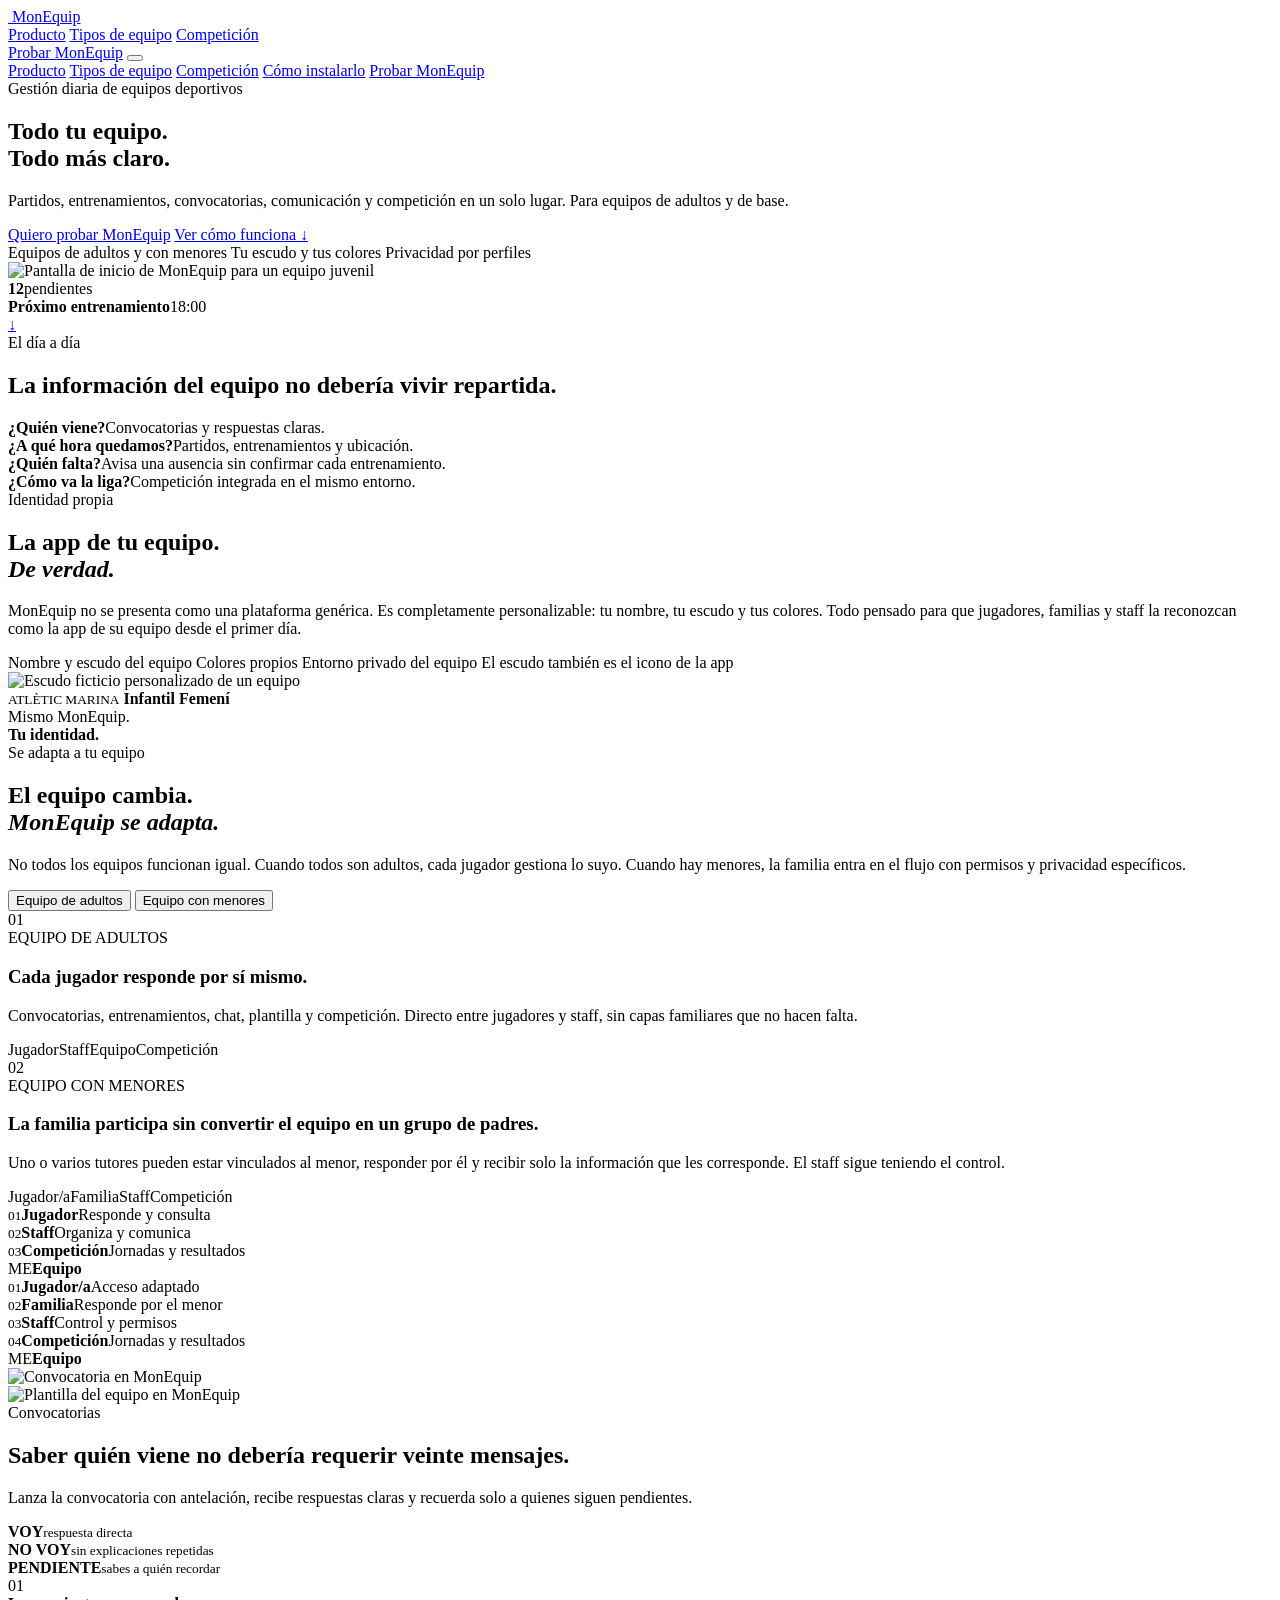
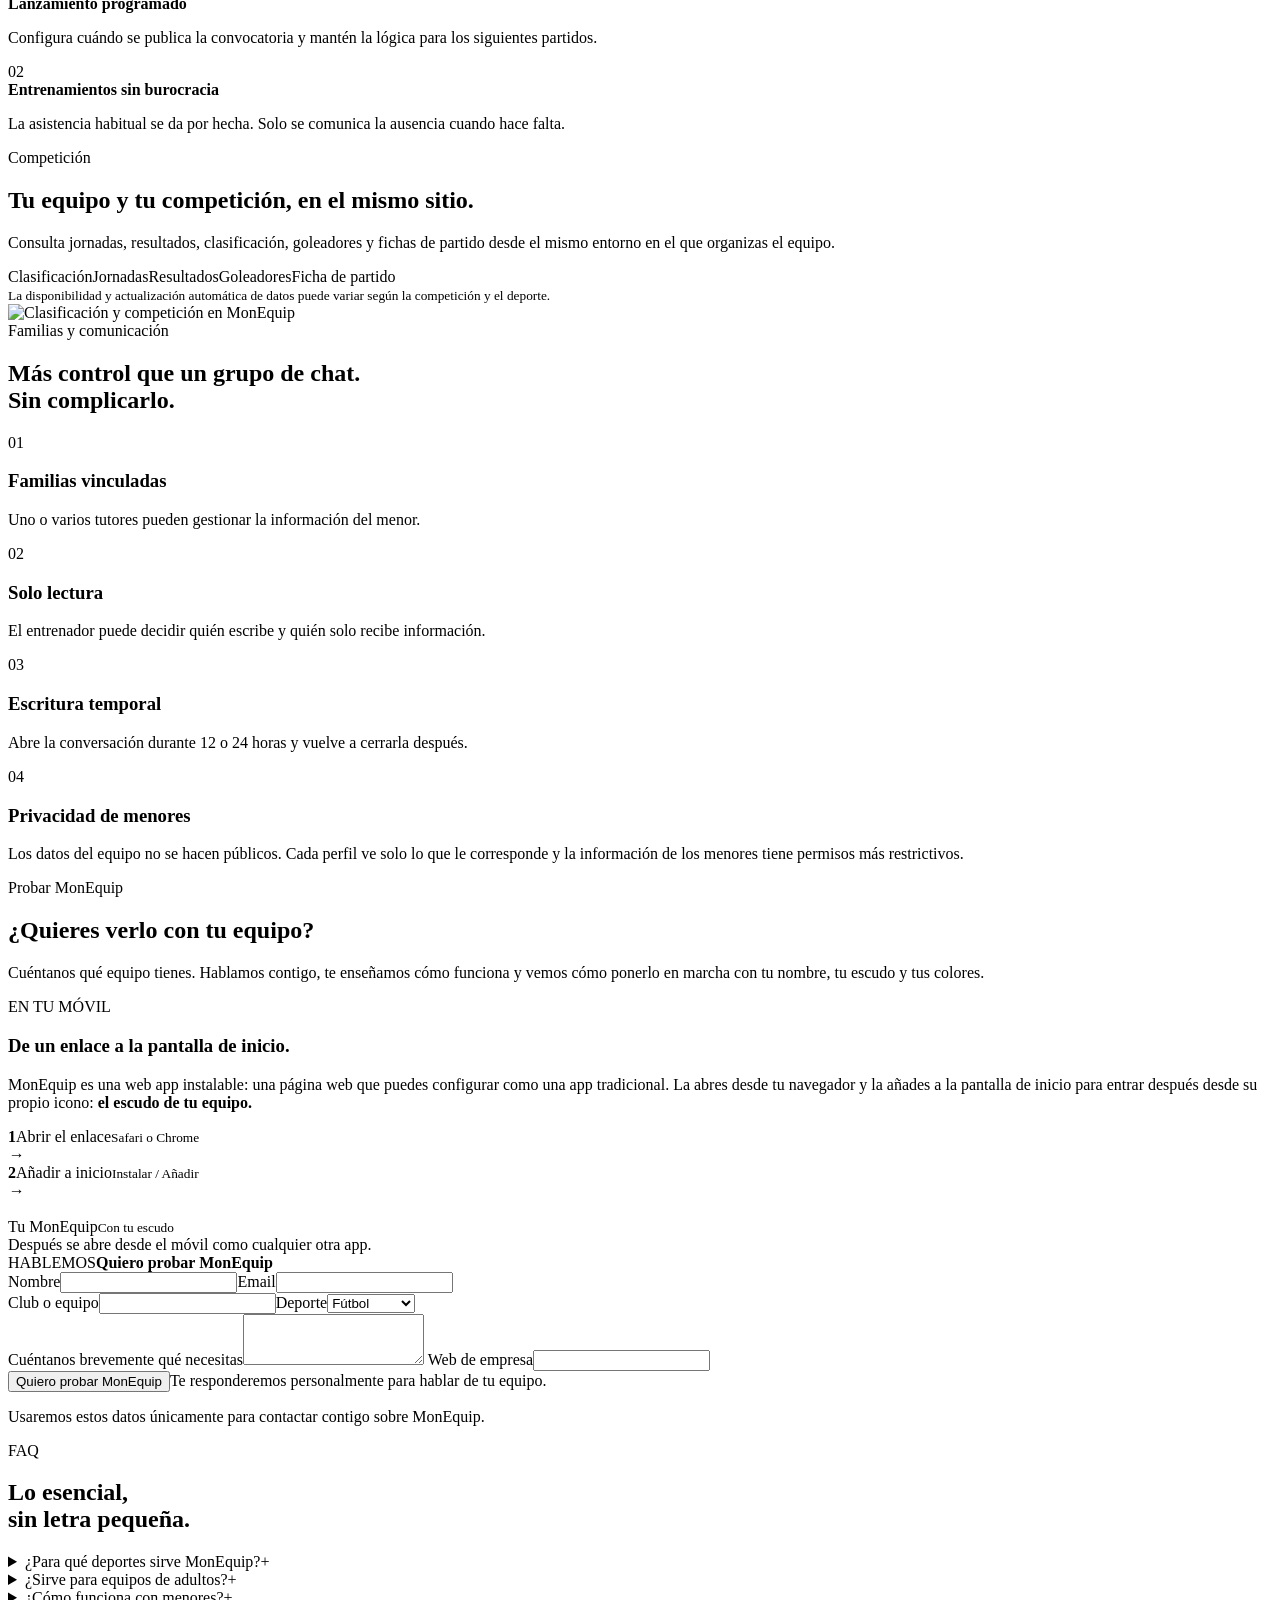
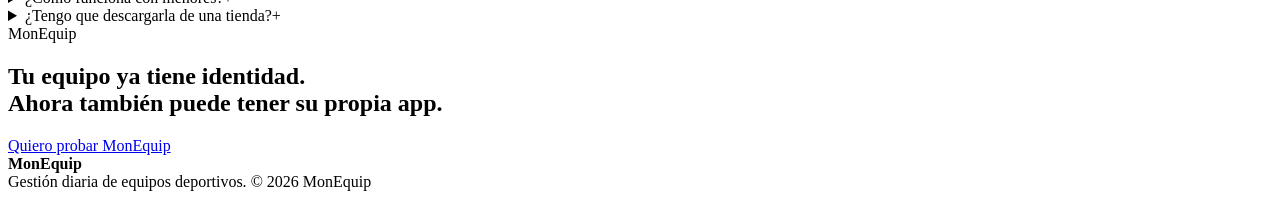
==== index.html @ ab9df4e3 "Initial MonEquip commercial website" ====
<!doctype html>
<html lang="es">
<head>
  <meta charset="utf-8" />
  <meta name="viewport" content="width=device-width,initial-scale=1,viewport-fit=cover" />
  <meta name="theme-color" content="#071b35" />
  <title>MonEquip · La app de tu equipo</title>
  <meta name="description" content="MonEquip organiza convocatorias, entrenamientos, comunicación y competición en una app personalizada para tu equipo." />
  <link rel="icon" href="assets/favicon.webp" />
  <link rel="stylesheet" href="styles.css" />
</head>
<body>
  <header class="site-header" id="top">
    <a class="brand" href="#top" aria-label="MonEquip inicio">
      <img src="assets/monequip-mark.webp" alt="" />
      <span>MonEquip</span>
    </a>
    <nav class="desktop-nav" aria-label="Navegación principal">
      <a href="#producto">Producto</a>
      <a href="#equipos">Tipos de equipo</a>
      <a href="#competicion">Competición</a>
    </nav>
    <a class="button button-small button-dark" href="#contacto">Probar MonEquip</a>
    <button class="menu-button" aria-expanded="false" aria-label="Abrir menú"><span></span><span></span></button>
  </header>

  <nav class="mobile-menu" aria-label="Navegación móvil">
    <a href="#producto">Producto</a>
    <a href="#equipos">Tipos de equipo</a>
    <a href="#competicion">Competición</a>
    <a href="#contacto">Cómo instalarlo</a>
    <a href="#contacto">Probar MonEquip</a>
  </nav>

  <main>
    <section class="hero">
      <div class="hero-grid">
        <div class="hero-copy">
          <div class="eyebrow"><span></span> Gestión diaria de equipos deportivos</div>
          <h1>Todo tu equipo.<br><strong>Todo más claro.</strong></h1>
          <p class="hero-lede">Partidos, entrenamientos, convocatorias, comunicación y competición en un solo lugar. Para equipos de adultos y de base.</p>
          <div class="hero-actions">
            <a class="button button-primary" href="#contacto">Quiero probar MonEquip</a>
            <a class="text-link" href="#producto">Ver cómo funciona <span>↓</span></a>
          </div>
          <div class="hero-proof" aria-label="Características principales">
            <span>Equipos de adultos y con menores</span>
            <span>Tu escudo y tus colores</span>
            <span>Privacidad por perfiles</span>
          </div>
        </div>

        <div class="hero-product" aria-label="Vista de MonEquip">
          <div class="brand-orbit orbit-one"></div>
          <div class="brand-orbit orbit-two"></div>
          <div class="phone phone-hero">
            <img src="assets/screens/inicio.webp" alt="Pantalla de inicio de MonEquip para un equipo juvenil" />
            <span class="crest-cover"></span>
            <img class="team-crest-overlay" src="assets/team-crest.svg" alt="" />
          </div>
          <div class="floating-card floating-card-top">
            <b>12</b><span>pendientes</span>
          </div>
          <div class="floating-card floating-card-bottom">
            <span class="status-dot"></span><b>Próximo entrenamiento</b><span>18:00</span>
          </div>
        </div>
      </div>
      <a href="#producto" class="scroll-cue" aria-label="Seguir bajando">↓</a>
    </section>

    <section class="problem-band" id="producto">
      <div class="section-wrap problem-grid">
        <div>
          <div class="eyebrow light"><span></span> El día a día</div>
          <h2>La información del equipo no debería vivir repartida.</h2>
        </div>
        <div class="problem-list">
          <div><b>¿Quién viene?</b><span>Convocatorias y respuestas claras.</span></div>
          <div><b>¿A qué hora quedamos?</b><span>Partidos, entrenamientos y ubicación.</span></div>
          <div><b>¿Quién falta?</b><span>Avisa una ausencia sin confirmar cada entrenamiento.</span></div>
          <div><b>¿Cómo va la liga?</b><span>Competición integrada en el mismo entorno.</span></div>
        </div>
      </div>
    </section>

    <section class="identity-section">
      <div class="section-wrap identity-grid">
        <div class="identity-copy">
          <div class="eyebrow"><span></span> Identidad propia</div>
          <h2>La app de tu equipo.<br><em>De verdad.</em></h2>
          <p>MonEquip no se presenta como una plataforma genérica. Es completamente personalizable: tu nombre, tu escudo y tus colores. Todo pensado para que jugadores, familias y staff la reconozcan como la app de su equipo desde el primer día.</p>
          <div class="identity-points">
            <span><i></i> Nombre y escudo del equipo</span>
            <span><i></i> Colores propios</span>
            <span><i></i> Entorno privado del equipo</span>
            <span><i></i> El escudo también es el icono de la app</span>
          </div>
        </div>
        <div class="identity-showcase">
          <div class="crest-stage">
            <img src="assets/team-crest.svg" alt="Escudo ficticio personalizado de un equipo" />
            <div>
              <small>ATLÈTIC MARINA</small>
              <strong>Infantil Femení</strong>
              <div class="swatches"><span></span><span></span><span></span></div>
            </div>
          </div>
          <div class="identity-note">Mismo MonEquip.<br><b>Tu identidad.</b></div>
        </div>
      </div>
    </section>

    <section class="teams-section" id="equipos">
      <div class="section-wrap teams-v3-heading">
        <div>
          <div class="eyebrow"><span></span> Se adapta a tu equipo</div>
          <h2>El equipo cambia.<br><em>MonEquip se adapta.</em></h2>
          <p>No todos los equipos funcionan igual. Cuando todos son adultos, cada jugador gestiona lo suyo. Cuando hay menores, la familia entra en el flujo con permisos y privacidad específicos.</p>
        </div>
        <div class="segment-control" role="tablist" aria-label="Tipo de equipo">
          <button class="segment active" role="tab" aria-selected="true" data-team="adult">Equipo de adultos</button>
          <button class="segment" role="tab" aria-selected="false" data-team="youth">Equipo con menores</button>
        </div>
      </div>

      <div class="section-wrap team-experience">
        <div class="team-story" data-copy="adult">
          <div class="story-number">01</div>
          <div>
            <span class="story-kicker">EQUIPO DE ADULTOS</span>
            <h3>Cada jugador responde por sí mismo.</h3>
            <p>Convocatorias, entrenamientos, chat, plantilla y competición. Directo entre jugadores y staff, sin capas familiares que no hacen falta.</p>
            <div class="story-tags"><span>Jugador</span><span>Staff</span><span>Equipo</span><span>Competición</span></div>
          </div>
        </div>
        <div class="team-story hidden" data-copy="youth">
          <div class="story-number">02</div>
          <div>
            <span class="story-kicker">EQUIPO CON MENORES</span>
            <h3>La familia participa sin convertir el equipo en un grupo de padres.</h3>
            <p>Uno o varios tutores pueden estar vinculados al menor, responder por él y recibir solo la información que les corresponde. El staff sigue teniendo el control.</p>
            <div class="story-tags"><span>Jugador/a</span><span>Familia</span><span>Staff</span><span>Competición</span></div>
          </div>
        </div>

        <div class="team-map" id="adult-panel" aria-label="Relación entre jugador, staff, equipo y competición">
          <span class="map-line line-a"></span><span class="map-line line-b"></span><span class="map-line line-c"></span>
          <div class="map-node node-player"><small>01</small><b>Jugador</b><span>Responde y consulta</span></div>
          <div class="map-node node-staff"><small>02</small><b>Staff</b><span>Organiza y comunica</span></div>
          <div class="map-node node-comp"><small>03</small><b>Competición</b><span>Jornadas y resultados</span></div>
          <div class="map-core"><span>ME</span><b>Equipo</b></div>
        </div>
        <div class="team-map hidden" id="youth-panel" aria-label="Relación entre jugador, familia, staff, equipo y competición">
          <span class="map-line line-a"></span><span class="map-line line-b"></span><span class="map-line line-c"></span><span class="map-line line-d"></span>
          <div class="map-node node-player"><small>01</small><b>Jugador/a</b><span>Acceso adaptado</span></div>
          <div class="map-node node-family"><small>02</small><b>Familia</b><span>Responde por el menor</span></div>
          <div class="map-node node-staff"><small>03</small><b>Staff</b><span>Control y permisos</span></div>
          <div class="map-node node-comp"><small>04</small><b>Competición</b><span>Jornadas y resultados</span></div>
          <div class="map-core"><span>ME</span><b>Equipo</b></div>
        </div>
      </div>
    </section>

    <section class="feature-section">
      <div class="section-wrap feature-split">
        <div class="phone-stack">
          <div class="phone phone-main">
            <img src="assets/screens/convocatoria.webp" alt="Convocatoria en MonEquip" />
            <span class="crest-cover"></span>
            <img class="team-crest-overlay" src="assets/team-crest.svg" alt="" />
          </div>
          <div class="phone phone-back">
            <img src="assets/screens/equipo.webp" alt="Plantilla del equipo en MonEquip" />
            <span class="crest-cover"></span>
            <img class="team-crest-overlay" src="assets/team-crest.svg" alt="" />
          </div>
        </div>
        <div class="feature-copy">
          <div class="eyebrow"><span></span> Convocatorias</div>
          <h2>Saber quién viene no debería requerir veinte mensajes.</h2>
          <p>Lanza la convocatoria con antelación, recibe respuestas claras y recuerda solo a quienes siguen pendientes.</p>
          <div class="metric-row">
            <div><b>VOY</b><small>respuesta directa</small></div>
            <div><b>NO VOY</b><small>sin explicaciones repetidas</small></div>
            <div><b>PENDIENTE</b><small>sabes a quién recordar</small></div>
          </div>
          <div class="mini-feature"><span>01</span><div><b>Lanzamiento programado</b><p>Configura cuándo se publica la convocatoria y mantén la lógica para los siguientes partidos.</p></div></div>
          <div class="mini-feature"><span>02</span><div><b>Entrenamientos sin burocracia</b><p>La asistencia habitual se da por hecha. Solo se comunica la ausencia cuando hace falta.</p></div></div>
        </div>
      </div>
    </section>

    <section class="competition-section" id="competicion">
      <div class="section-wrap competition-grid">
        <div class="competition-copy">
          <div class="eyebrow light"><span></span> Competición</div>
          <h2>Tu equipo y tu competición, en el mismo sitio.</h2>
          <p>Consulta jornadas, resultados, clasificación, goleadores y fichas de partido desde el mismo entorno en el que organizas el equipo.</p>
          <div class="competition-tags"><span>Clasificación</span><span>Jornadas</span><span>Resultados</span><span>Goleadores</span><span>Ficha de partido</span></div>
          <small>La disponibilidad y actualización automática de datos puede variar según la competición y el deporte.</small>
        </div>
        <div class="phone competition-phone">
          <img src="assets/screens/competicion.webp" alt="Clasificación y competición en MonEquip" />
          <span class="crest-cover"></span>
          <img class="team-crest-overlay" src="assets/team-crest.svg" alt="" />
        </div>
      </div>
    </section>

    <section class="communication-section">
      <div class="section-wrap communication-grid">
        <div>
          <div class="eyebrow"><span></span> Familias y comunicación</div>
          <h2>Más control que un grupo de chat.<br>Sin complicarlo.</h2>
        </div>
        <div class="comm-cards">
          <article><span>01</span><h3>Familias vinculadas</h3><p>Uno o varios tutores pueden gestionar la información del menor.</p></article>
          <article><span>02</span><h3>Solo lectura</h3><p>El entrenador puede decidir quién escribe y quién solo recibe información.</p></article>
          <article><span>03</span><h3>Escritura temporal</h3><p>Abre la conversación durante 12 o 24 horas y vuelve a cerrarla después.</p></article>
          <article class="privacy-card"><span>04</span><h3>Privacidad de menores</h3><p>Los datos del equipo no se hacen públicos. Cada perfil ve solo lo que le corresponde y la información de los menores tiene permisos más restrictivos.</p></article>
        </div>
      </div>
    </section>

    <section class="contact-section contact-install" id="contacto">
      <div class="section-wrap contact-intro">
        <div class="eyebrow"><span></span> Probar MonEquip</div>
        <h2>¿Quieres verlo con tu equipo?</h2>
        <p>Cuéntanos qué equipo tienes. Hablamos contigo, te enseñamos cómo funciona y vemos cómo ponerlo en marcha con tu nombre, tu escudo y tus colores.</p>
      </div>

      <div class="section-wrap contact-install-grid">
        <div class="install-card">
          <div class="install-card-head">
            <span class="install-label">EN TU MÓVIL</span>
            <h3>De un enlace a la pantalla de inicio.</h3>
            <p>MonEquip es una web app instalable: una página web que puedes configurar como una app tradicional. La abres desde tu navegador y la añades a la pantalla de inicio para entrar después desde su propio icono: <strong>el escudo de tu equipo.</strong></p>
          </div>
          <div class="install-journey" aria-label="Cómo instalar MonEquip">
            <div class="journey-step"><b>1</b><span>Abrir el enlace</span><small>Safari o Chrome</small></div>
            <i>→</i>
            <div class="journey-step"><b>2</b><span>Añadir a inicio</span><small>Instalar / Añadir</small></div>
            <i>→</i>
            <div class="journey-step final"><div class="mini-app-icon"><img src="assets/team-crest.svg" alt=""></div><span>Tu MonEquip</span><small>Con tu escudo</small></div>
          </div>
          <div class="install-foot"><span class="status-dot"></span> Después se abre desde el móvil como cualquier otra app.</div>
        </div>

        <form class="contact-form" id="contact-form">
          <div class="form-title"><span>HABLEMOS</span><strong>Quiero probar MonEquip</strong></div>
          <div class="form-row"><label>Nombre<input name="name" autocomplete="name" required></label><label>Email<input name="email" type="email" autocomplete="email" required></label></div>
          <div class="form-row"><label>Club o equipo<input name="team" required></label><label>Deporte<select name="sport"><option>Fútbol</option><option>Fútbol sala</option><option>Baloncesto</option><option>Voleibol</option><option>Hockey</option><option>Otro</option></select></label></div>
          <label>Cuéntanos brevemente qué necesitas<textarea name="message" rows="3" maxlength="2000"></textarea></label>
          <label class="hp-field" aria-hidden="true">Web de empresa<input name="company_website" tabindex="-1" autocomplete="off"></label>
          <div class="form-foot"><button class="button button-primary" type="submit">Quiero probar MonEquip</button><span>Te responderemos personalmente para hablar de tu equipo.</span></div>
          <p class="form-privacy">Usaremos estos datos únicamente para contactar contigo sobre MonEquip.</p>
          <p class="form-status" id="form-status" role="status" aria-live="polite"></p>
        </form>
      </div>
    </section>

    <section class="faq-section">
      <div class="section-wrap faq-grid">
        <div><div class="eyebrow"><span></span> FAQ</div><h2>Lo esencial,<br>sin letra pequeña.</h2></div>
        <div class="faq-list">
          <details><summary>¿Para qué deportes sirve MonEquip?<span>+</span></summary><p>Está pensado para deportes colectivos. Su estructura sirve para fútbol, fútbol sala, baloncesto, voleibol, hockey y otros deportes de equipo. Algunas funciones de competición pueden variar según el deporte y la fuente de datos disponible.</p></details>
          <details><summary>¿Sirve para equipos de adultos?<span>+</span></summary><p>Sí. En adultos los jugadores gestionan directamente sus convocatorias, entrenamientos y comunicación. Las funciones de familias y menores simplemente no aparecen cuando no hacen falta.</p></details>
          <details><summary>¿Cómo funciona con menores?<span>+</span></summary><p>Un jugador menor puede tener uno o varios tutores vinculados. Los responsables autorizados pueden responder por él y recibir la información que corresponda. Los datos del equipo no se hacen públicos y cada perfil ve solo lo que necesita; en menores, los permisos son más restrictivos y su teléfono no se muestra al resto de miembros.</p></details>
          <details><summary>¿Tengo que descargarla de una tienda?<span>+</span></summary><p>No. MonEquip es una web app instalable: una página web que puedes configurar como una app tradicional. La abres desde tu navegador y la añades a la pantalla de inicio para acceder después desde su propio icono, que puede ser el escudo de tu equipo.</p></details>
        </div>
      </div>
    </section>

    <section class="final-cta">
      <div class="section-wrap final-cta-inner">
        <div><span>MonEquip</span><h2>Tu equipo ya tiene identidad.<br>Ahora también puede tener su propia app.</h2></div>
        <a class="button button-primary" href="#contacto">Quiero probar MonEquip</a>
      </div>
    </section>
  </main>

  <footer>
    <div class="section-wrap footer-inner">
      <div class="footer-brand"><img src="assets/monequip-mark.webp" alt=""><b>MonEquip</b></div>
      <span>Gestión diaria de equipos deportivos.</span>
      <span>© 2026 MonEquip</span>
    </div>
  </footer>

  <script src="script.js"></script>
</body>
</html>
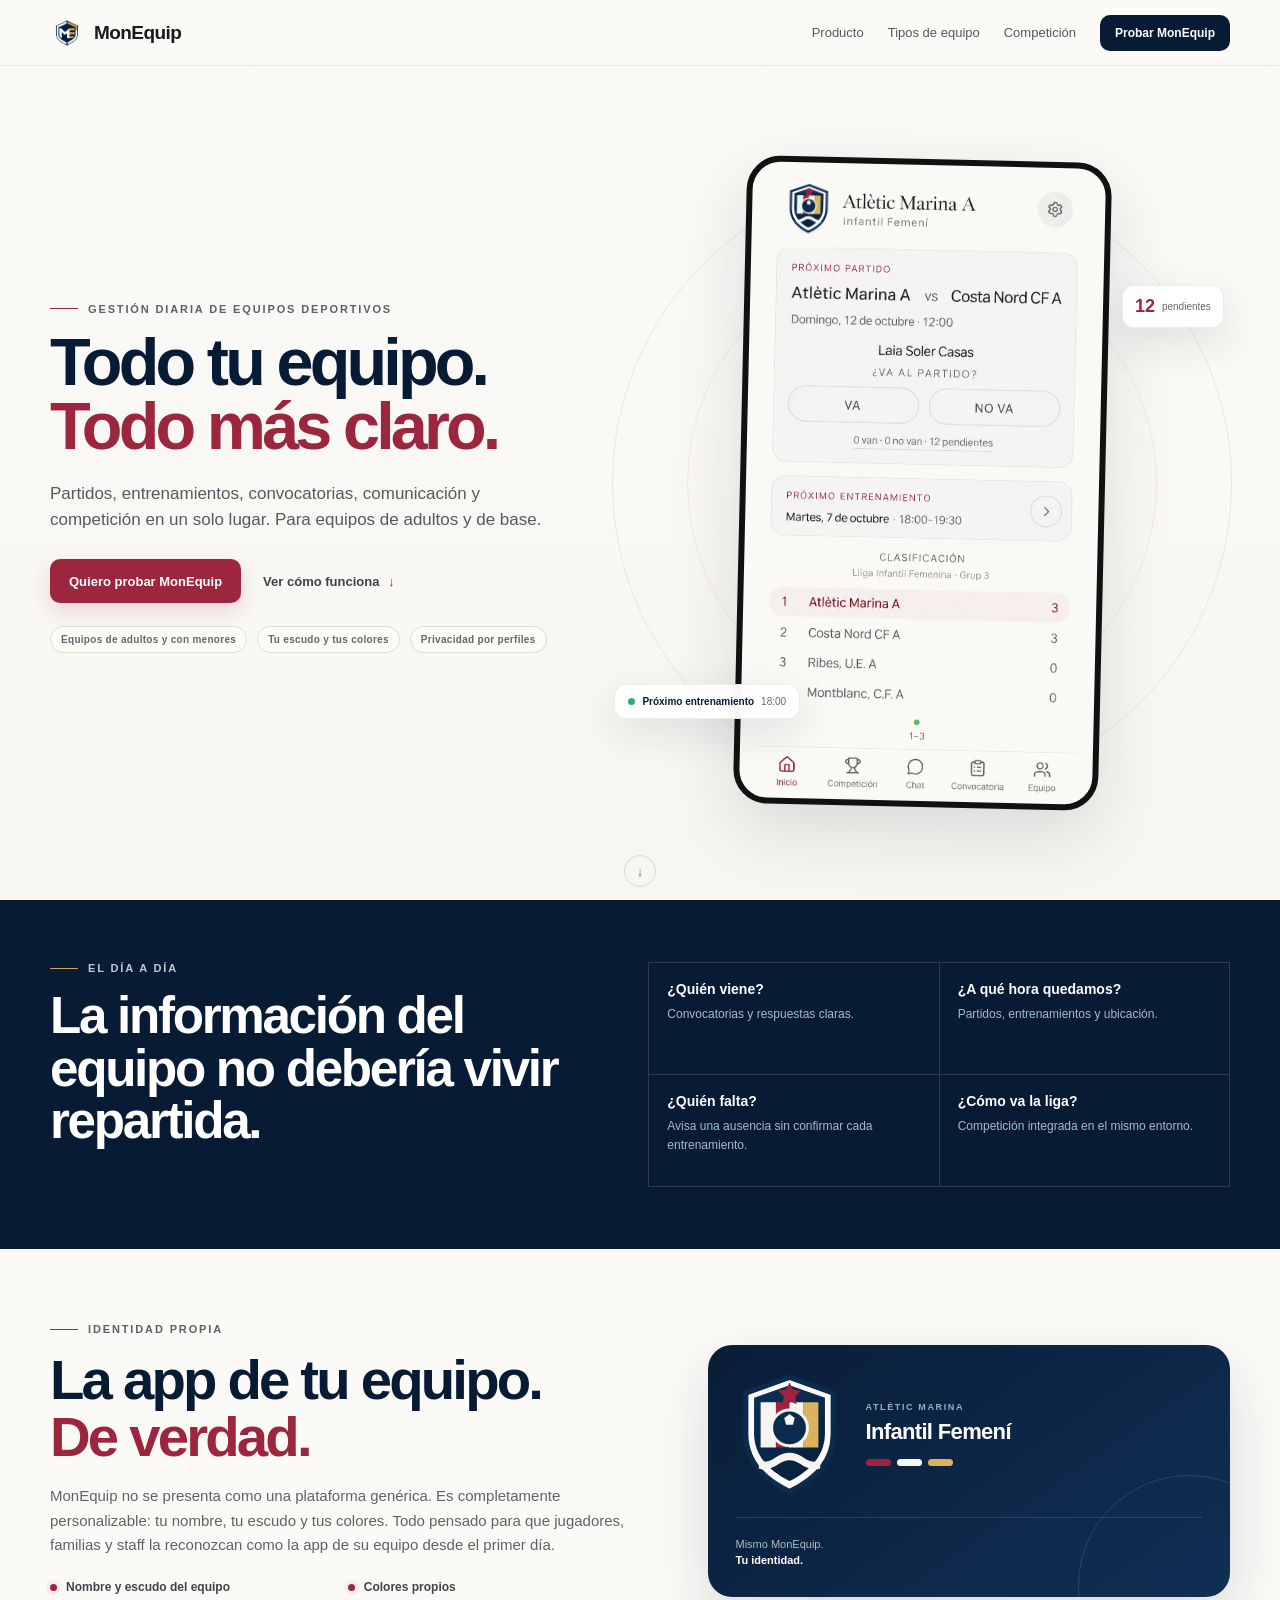
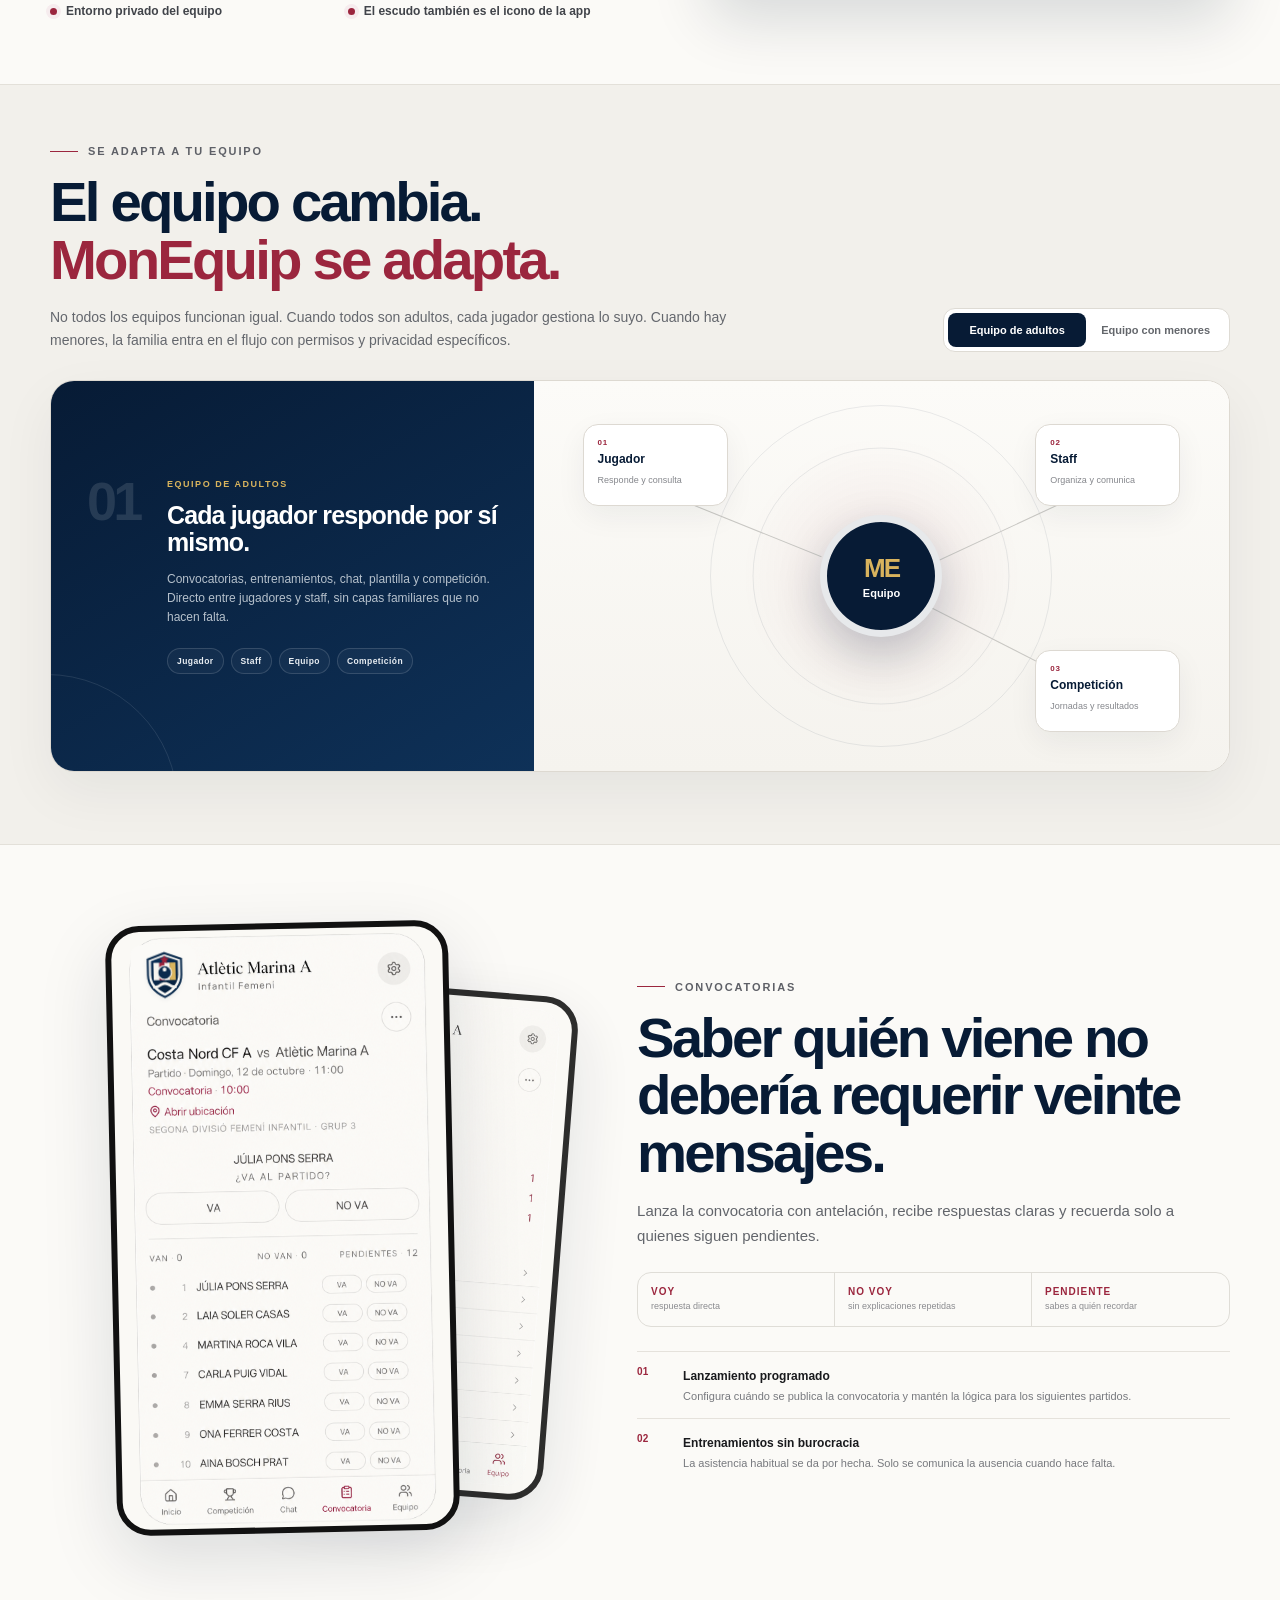
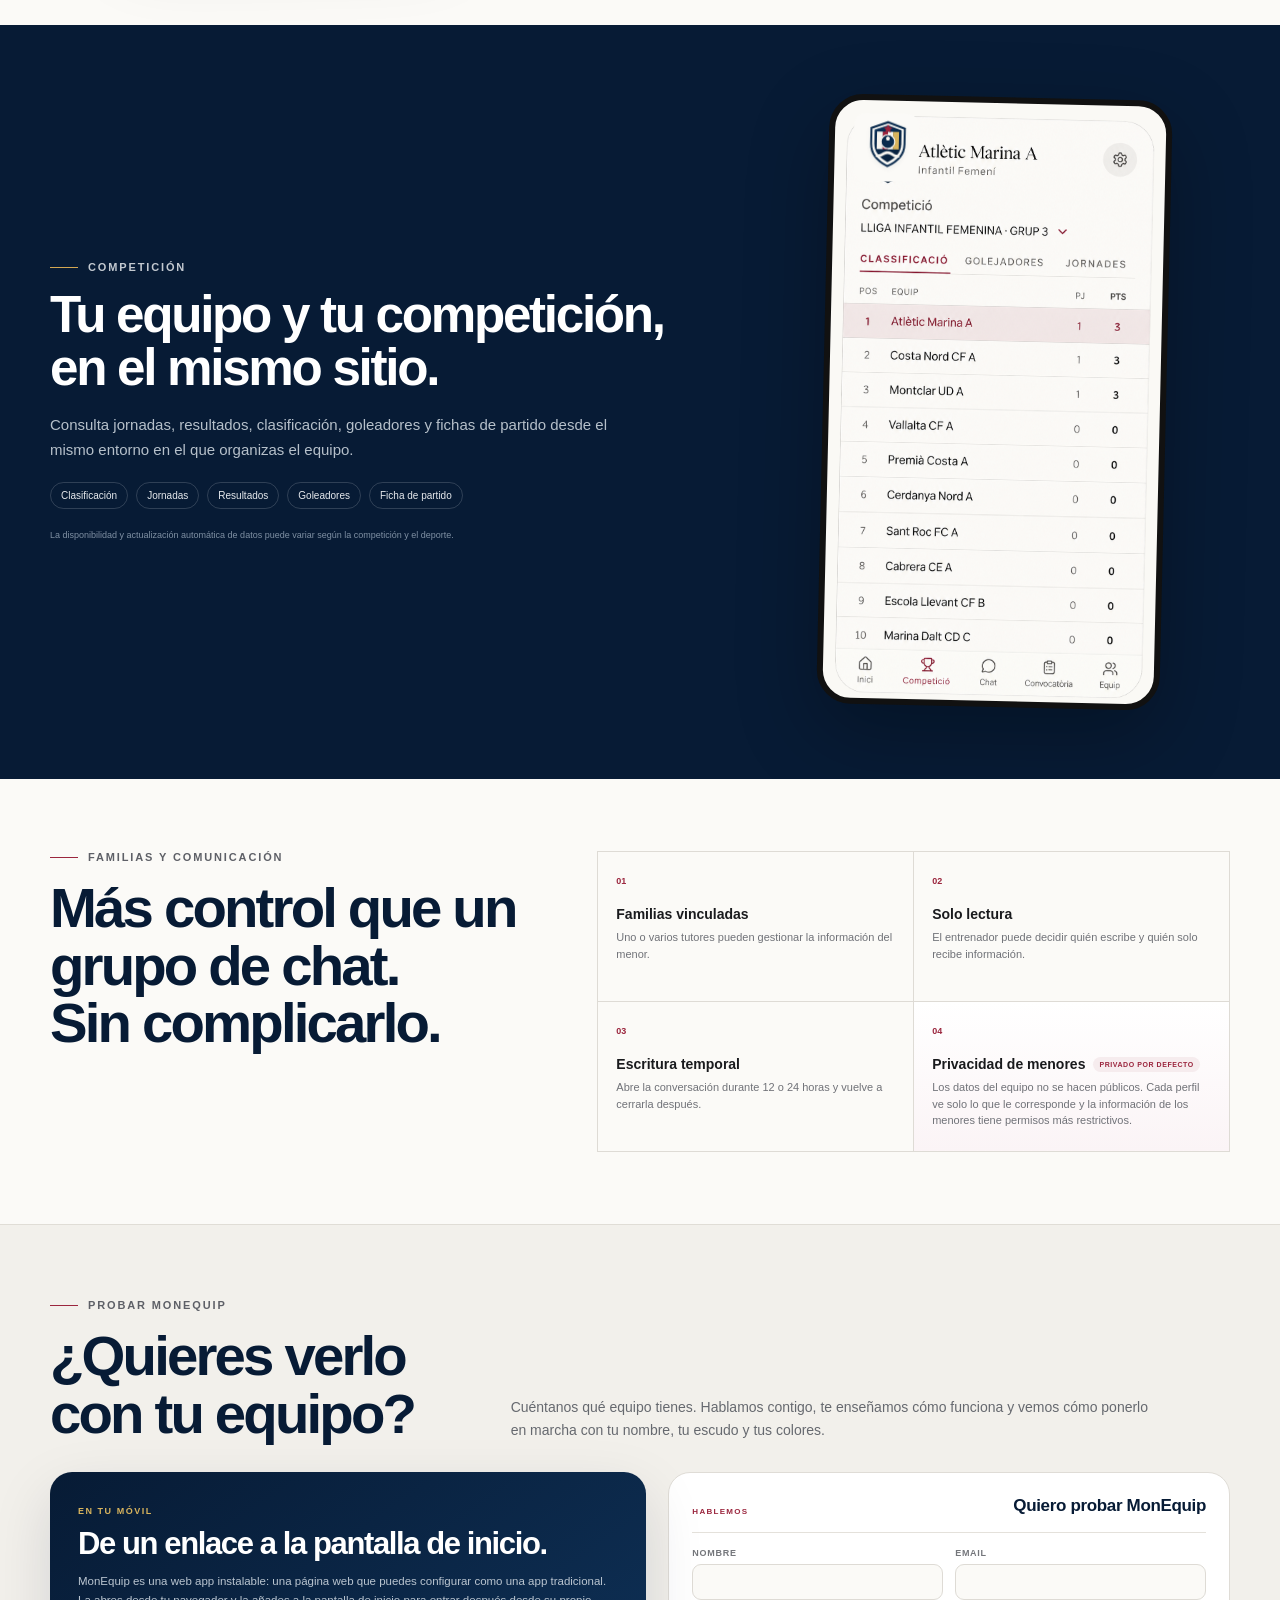
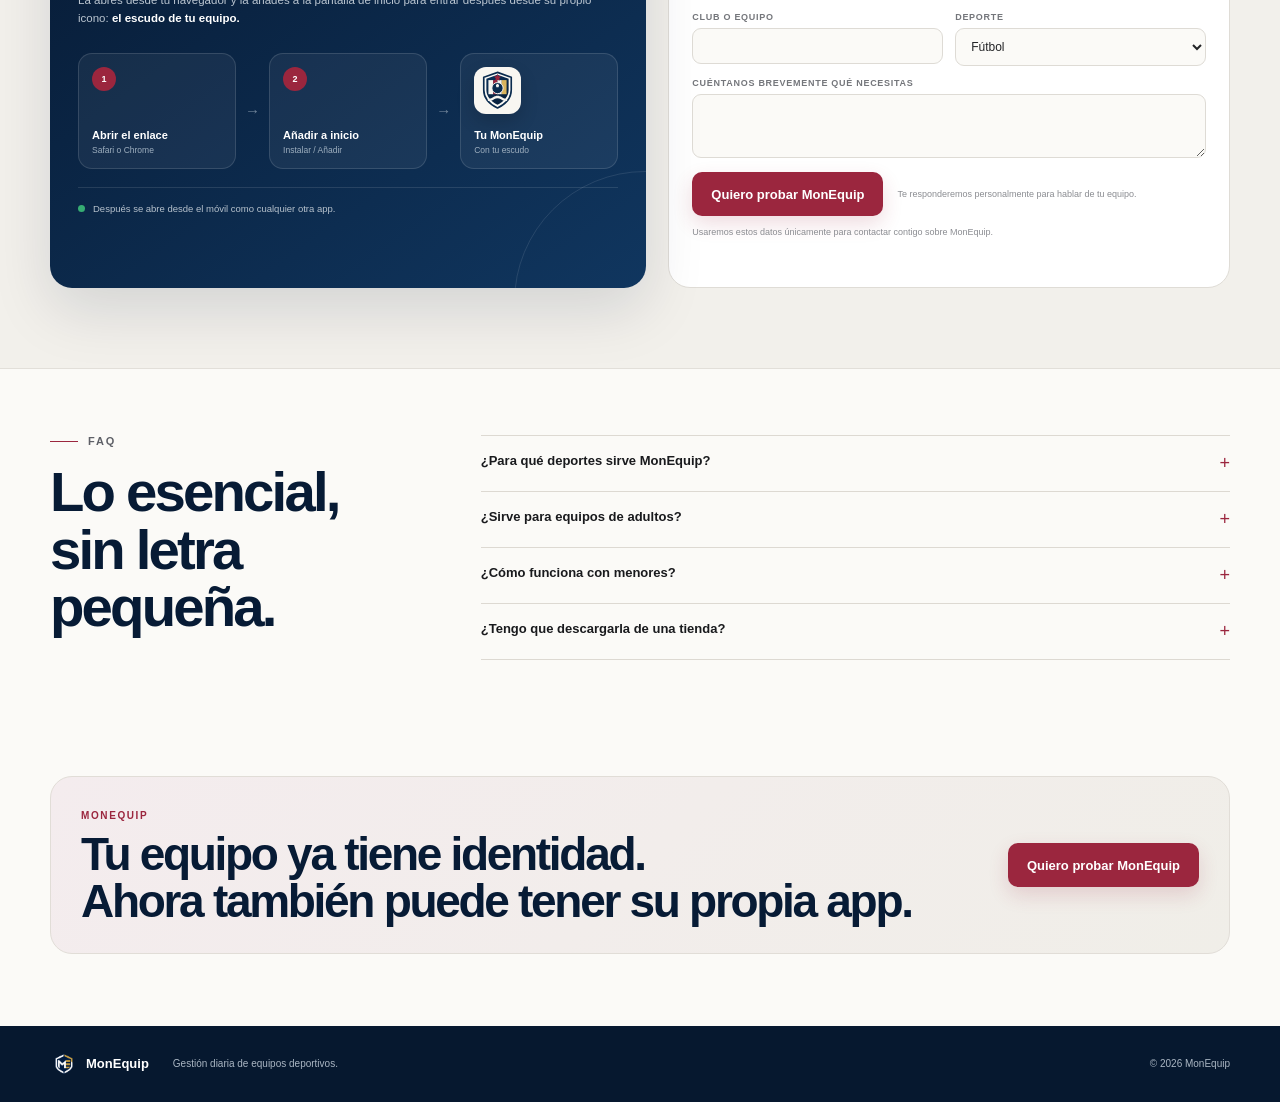
==== commit 0e4a1ee8: "Restore approved MonEquip website assets" ====
--- a/index.html
+++ b/index.html
@@ -6,13 +6,13 @@
   <meta name="theme-color" content="#071b35" />
   <title>MonEquip · La app de tu equipo</title>
   <meta name="description" content="MonEquip organiza convocatorias, entrenamientos, comunicación y competición en una app personalizada para tu equipo." />
-  <link rel="icon" href="assets/favicon.webp" />
+  <link rel="icon" href="assets/favicon.png" />
   <link rel="stylesheet" href="styles.css" />
 </head>
 <body>
   <header class="site-header" id="top">
     <a class="brand" href="#top" aria-label="MonEquip inicio">
-      <img src="assets/monequip-mark.webp" alt="" />
+      <img src="assets/monequip-mark.png" alt="" />
       <span>MonEquip</span>
     </a>
     <nav class="desktop-nav" aria-label="Navegación principal">
@@ -54,7 +54,7 @@
           <div class="brand-orbit orbit-one"></div>
           <div class="brand-orbit orbit-two"></div>
           <div class="phone phone-hero">
-            <img src="assets/screens/inicio.webp" alt="Pantalla de inicio de MonEquip para un equipo juvenil" />
+            <img src="assets/screens/inicio.png" alt="Pantalla de inicio de MonEquip para un equipo juvenil" />
             <span class="crest-cover"></span>
             <img class="team-crest-overlay" src="assets/team-crest.svg" alt="" />
           </div>
@@ -166,12 +166,12 @@
       <div class="section-wrap feature-split">
         <div class="phone-stack">
           <div class="phone phone-main">
-            <img src="assets/screens/convocatoria.webp" alt="Convocatoria en MonEquip" />
+            <img src="assets/screens/convocatoria.png" alt="Convocatoria en MonEquip" />
             <span class="crest-cover"></span>
             <img class="team-crest-overlay" src="assets/team-crest.svg" alt="" />
           </div>
           <div class="phone phone-back">
-            <img src="assets/screens/equipo.webp" alt="Plantilla del equipo en MonEquip" />
+            <img src="assets/screens/equipo.png" alt="Plantilla del equipo en MonEquip" />
             <span class="crest-cover"></span>
             <img class="team-crest-overlay" src="assets/team-crest.svg" alt="" />
           </div>
@@ -201,7 +201,7 @@
           <small>La disponibilidad y actualización automática de datos puede variar según la competición y el deporte.</small>
         </div>
         <div class="phone competition-phone">
-          <img src="assets/screens/competicion.webp" alt="Clasificación y competición en MonEquip" />
+          <img src="assets/screens/competicion.png" alt="Clasificación y competición en MonEquip" />
           <span class="crest-cover"></span>
           <img class="team-crest-overlay" src="assets/team-crest.svg" alt="" />
         </div>
@@ -282,7 +282,7 @@
 
   <footer>
     <div class="section-wrap footer-inner">
-      <div class="footer-brand"><img src="assets/monequip-mark.webp" alt=""><b>MonEquip</b></div>
+      <div class="footer-brand"><img src="assets/monequip-mark.png" alt=""><b>MonEquip</b></div>
       <span>Gestión diaria de equipos deportivos.</span>
       <span>© 2026 MonEquip</span>
     </div>
@@ -290,4 +290,4 @@
 
   <script src="script.js"></script>
 </body>
-</html>+</html>
--- a/styles.css
+++ b/styles.css
@@ -0,0 +1,103 @@
+:root{
+  --navy:#071b35;--navy-2:#0d2e52;--red:#9b263e;--red-soft:#f6ecee;--gold:#d8b35d;
+  --ink:#191a1d;--muted:#6e7076;--line:#e5e3df;--paper:#fbfaf7;--white:#fff;--green:#36ad73;
+  --max:1180px;--radius:24px;--shadow:0 24px 70px rgba(6,25,48,.13)
+}
+*{box-sizing:border-box}html{scroll-behavior:smooth}body{margin:0;color:var(--ink);background:var(--paper);font-family:Inter,ui-sans-serif,-apple-system,BlinkMacSystemFont,"Segoe UI",Roboto,Arial,sans-serif;-webkit-font-smoothing:antialiased}a{color:inherit;text-decoration:none}button,input,textarea,select{font:inherit}.section-wrap{width:min(var(--max),calc(100% - 44px));margin-inline:auto}.site-header{height:66px;position:fixed;top:0;left:0;right:0;z-index:50;display:flex;align-items:center;padding:0 max(22px,calc((100vw - var(--max))/2));background:rgba(251,250,247,.9);backdrop-filter:blur(14px);border-bottom:1px solid rgba(229,227,223,.75)}.brand{display:flex;align-items:center;gap:10px;font-weight:800;font-size:19px;letter-spacing:-.03em}.brand img{width:34px;height:34px;object-fit:contain}.desktop-nav{margin-left:auto;margin-right:24px;display:flex;gap:24px;font-size:13px;color:#55585f}.desktop-nav a:hover{color:var(--red)}.button{display:inline-flex;align-items:center;justify-content:center;border:0;border-radius:10px;font-weight:750;line-height:1;cursor:pointer;transition:.2s ease}.button-small{height:36px;padding:0 15px;font-size:12px}.button-dark{background:var(--navy);color:white}.button-primary{min-height:44px;padding:0 19px;background:var(--red);color:white;font-size:13px;box-shadow:0 8px 20px rgba(155,38,62,.16)}.button-primary:hover{transform:translateY(-1px);background:#871f35}.button-light{height:42px;padding:0 18px;background:white;color:var(--navy);font-size:13px}.menu-button,.mobile-menu{display:none}.hero{height:100svh;min-height:650px;padding-top:66px;position:relative;overflow:hidden;background:linear-gradient(180deg,#fbfaf7 0%,#f8f6f1 100%)}.hero-grid{height:100%;width:min(var(--max),calc(100% - 44px));margin:auto;display:grid;grid-template-columns:.92fr 1.08fr;align-items:center;gap:40px}.hero-copy{padding-bottom:10px;position:relative;z-index:3}.eyebrow{font-size:11px;font-weight:800;text-transform:uppercase;letter-spacing:.17em;color:#5e6067;display:flex;align-items:center;gap:10px;margin-bottom:16px}.eyebrow span{width:28px;height:1px;background:var(--red)}.eyebrow.light{color:#c3c9d0}.eyebrow.light span{background:#d3a752}.hero h1{margin:0;font-size:clamp(48px,5.2vw,76px);line-height:.96;letter-spacing:-.058em;font-weight:700;color:var(--navy)}.hero h1 strong{color:var(--red);font-weight:700}.hero-lede{max-width:590px;margin:22px 0 0;font-size:17px;line-height:1.55;color:#555960}.hero-actions{display:flex;align-items:center;gap:22px;margin-top:26px}.text-link{font-size:13px;font-weight:700;color:#3f4248}.text-link span{margin-left:5px;color:var(--red)}.hero-proof{display:flex;gap:10px;flex-wrap:wrap;margin-top:23px}.hero-proof span{padding:7px 10px;border:1px solid #dedbd5;border-radius:999px;font-size:10px;font-weight:700;letter-spacing:.03em;color:#65676c;background:rgba(255,255,255,.5)}.hero-product{height:calc(100svh - 102px);min-height:548px;max-height:760px;position:relative;display:flex;align-items:center;justify-content:center}.phone{position:relative;overflow:hidden;border-radius:34px;background:#faf9f5;border:6px solid #111;box-shadow:var(--shadow)}.phone>img:first-child{display:block;width:100%;height:100%;object-fit:cover}.phone-hero{height:min(72vh,700px);aspect-ratio:941/1672;z-index:3;transform:rotate(1.3deg)}.brand-orbit{position:absolute;border-radius:50%;border:1px solid rgba(7,27,53,.08)}.orbit-one{width:620px;height:620px}.orbit-two{width:470px;height:470px;border-color:rgba(155,38,62,.08)}.floating-card{position:absolute;z-index:5;background:rgba(255,255,255,.92);border:1px solid rgba(7,27,53,.08);box-shadow:0 14px 40px rgba(7,27,53,.11);backdrop-filter:blur(10px);border-radius:12px;display:flex;align-items:center;gap:7px;font-size:10px;color:#65696f}.floating-card b{color:var(--navy)}.floating-card-top{right:1%;top:24%;padding:10px 12px}.floating-card-top b{font-size:18px;color:var(--red)}.floating-card-bottom{left:0;bottom:19%;padding:11px 13px}.status-dot{width:7px;height:7px;border-radius:50%;background:var(--green)}.scroll-cue{position:absolute;left:50%;bottom:13px;transform:translateX(-50%);width:32px;height:32px;border:1px solid #ddd9d2;border-radius:50%;display:grid;place-items:center;font-size:13px;color:#6c6f73}.crest-cover{position:absolute;z-index:2;top:2.2%;left:5.6%;width:19.8%;height:11.4%;background:#fbfaf7;border-radius:12px}.team-crest-overlay{position:absolute;z-index:3!important;top:3.3%;left:9.9%;width:12.2%!important;height:auto!important;object-fit:contain!important;filter:drop-shadow(0 2px 2px rgba(7,27,53,.06))}.problem-band{background:var(--navy);color:white;padding:62px 0}.problem-grid{display:grid;grid-template-columns:.95fr 1.05fr;gap:72px;align-items:start}.problem-grid h2,.competition-copy h2,.price-grid h2{font-size:clamp(34px,4vw,54px);line-height:1.03;letter-spacing:-.045em;margin:0;font-weight:650}.problem-list{display:grid;grid-template-columns:1fr 1fr;border-top:1px solid rgba(255,255,255,.14);border-left:1px solid rgba(255,255,255,.14)}.problem-list div{padding:18px;border-right:1px solid rgba(255,255,255,.14);border-bottom:1px solid rgba(255,255,255,.14);min-height:112px}.problem-list b{display:block;font-size:14px;margin-bottom:7px}.problem-list span{font-size:12px;line-height:1.45;color:#aeb8c4}.identity-section{padding:74px 0 66px}.identity-grid{display:grid;grid-template-columns:1.05fr .95fr;gap:80px;align-items:center}.identity-copy h2,.teams-section h2,.feature-copy h2,.communication-section h2,.install-copy h2,.contact-section h2,.faq-section h2,.final-cta h2{margin:0;font-size:clamp(38px,4.4vw,58px);line-height:1.02;letter-spacing:-.05em;color:var(--navy);font-weight:650}.identity-copy h2 em{color:var(--red);font-style:normal}.identity-copy>p{max-width:610px;font-size:15px;line-height:1.65;color:#5f6268;margin:18px 0 22px}.identity-points{display:grid;grid-template-columns:1fr 1fr;gap:10px 18px;font-size:12px;font-weight:650;color:#41444a}.identity-points span{display:flex;align-items:center;gap:9px}.identity-points i{width:7px;height:7px;border-radius:50%;background:var(--red);box-shadow:0 0 0 4px var(--red-soft)}.identity-showcase{background:linear-gradient(145deg,#091d38,#102f55);border-radius:24px;padding:28px;color:white;box-shadow:0 24px 60px rgba(7,27,53,.14);position:relative;overflow:hidden}.identity-showcase:after{content:"";position:absolute;width:220px;height:220px;border-radius:50%;right:-70px;bottom:-100px;border:1px solid rgba(255,255,255,.12)}.crest-stage{display:flex;align-items:center;gap:22px}.crest-stage img{width:108px;height:122px;object-fit:contain}.crest-stage small{display:block;color:#9faebe;letter-spacing:.18em;font-size:9px;font-weight:800}.crest-stage strong{display:block;margin-top:7px;font-size:22px;letter-spacing:-.03em}.swatches{display:flex;gap:6px;margin-top:14px}.swatches span{width:25px;height:7px;border-radius:999px}.swatches span:nth-child(1){background:#9e233c}.swatches span:nth-child(2){background:#f7f5f0}.swatches span:nth-child(3){background:#d9b45d}.identity-note{margin-top:22px;padding-top:18px;border-top:1px solid rgba(255,255,255,.12);font-size:11px;line-height:1.5;color:#aeb8c4}.identity-note b{color:white}.teams-section{padding:60px 0 72px;background:#f2f0eb;border-block:1px solid #e3e0d9}.compact-heading{display:flex;align-items:end;justify-content:space-between;gap:30px}.compact-heading h2{max-width:730px}.segment-control{display:flex;background:white;border:1px solid #dedbd4;padding:4px;border-radius:12px}.segment{height:34px;padding:0 15px;border:0;border-radius:8px;background:transparent;color:#64676c;font-size:11px;font-weight:800;cursor:pointer}.segment.active{background:var(--navy);color:white}.team-panel{margin-top:26px;display:grid;grid-template-columns:1.25fr .75fr;gap:22px;align-items:stretch}.team-flow{min-height:116px;background:white;border:1px solid #e0ddd7;border-radius:18px;padding:20px;display:flex;align-items:center;justify-content:center;gap:9px;overflow:auto}.team-flow>span{color:#a5a6aa}.flow-node{white-space:nowrap;padding:11px 13px;border:1px solid #d9d7d2;border-radius:10px;font-size:12px;font-weight:750;background:#fcfbf8}.flow-node.strong{color:white;background:var(--navy);border-color:var(--navy)}.flow-node.red{color:white;background:var(--red);border-color:var(--red)}.team-detail{background:var(--navy);border-radius:18px;padding:22px;color:white;display:flex;flex-direction:column;justify-content:center}.team-detail strong{font-size:15px;line-height:1.3}.team-detail p{font-size:11px;line-height:1.55;margin:9px 0 0;color:#aeb7c2}.hidden{display:none!important}.feature-section{padding:78px 0 82px}.feature-split{display:grid;grid-template-columns:.92fr 1.08fr;gap:82px;align-items:center}.phone-stack{height:620px;position:relative}.phone-main{height:610px;aspect-ratio:941/1672;position:absolute;left:12%;top:0;z-index:2;transform:rotate(-1.2deg)}.phone-back{height:505px;aspect-ratio:941/1672;position:absolute;left:45%;top:64px;z-index:1;transform:rotate(4.5deg);opacity:.88}.feature-copy>p{font-size:15px;line-height:1.65;color:#62656b;max-width:570px;margin:18px 0 24px}.metric-row{display:grid;grid-template-columns:repeat(3,1fr);border:1px solid #dfddd7;border-radius:14px;overflow:hidden;margin-bottom:24px}.metric-row div{padding:13px;border-right:1px solid #dfddd7}.metric-row div:last-child{border-right:0}.metric-row b{display:block;font-size:10px;color:var(--red);letter-spacing:.1em}.metric-row small{display:block;margin-top:4px;font-size:9px;color:#8a8b8f;line-height:1.25}.mini-feature{display:grid;grid-template-columns:34px 1fr;gap:12px;padding:14px 0;border-top:1px solid #e5e2dc}.mini-feature>span{font-size:10px;color:var(--red);font-weight:800}.mini-feature b{font-size:12px}.mini-feature p{margin:4px 0 0;font-size:11px;line-height:1.5;color:#77797e}.competition-section{padding:72px 0;background:var(--navy);color:white;overflow:hidden}.competition-grid{display:grid;grid-template-columns:1fr .76fr;gap:90px;align-items:center}.competition-copy p{font-size:15px;line-height:1.65;color:#b6c0ca;max-width:590px;margin:18px 0}.competition-tags{display:flex;gap:8px;flex-wrap:wrap;margin:20px 0}.competition-tags span{border:1px solid rgba(255,255,255,.16);border-radius:999px;padding:7px 10px;font-size:10px;color:#e6e9ed}.competition-copy>small{display:block;max-width:560px;color:#7f90a3;font-size:9px;line-height:1.5}.competition-phone{height:610px;aspect-ratio:941/1672;margin:auto;transform:rotate(1.3deg);box-shadow:0 28px 80px rgba(0,0,0,.28)}.communication-section{padding:72px 0}.communication-grid{display:grid;grid-template-columns:.86fr 1.14fr;gap:70px}.comm-cards{display:grid;grid-template-columns:1fr 1fr;border-top:1px solid #dedbd5;border-left:1px solid #dedbd5}.comm-cards article{min-height:150px;padding:18px;border-right:1px solid #dedbd5;border-bottom:1px solid #dedbd5}.comm-cards span{font-size:9px;font-weight:800;color:var(--red)}.comm-cards h3{font-size:14px;margin:18px 0 7px}.comm-cards p{font-size:11px;line-height:1.5;color:#707278;margin:0}.install-section{padding:62px 0;background:#f2f0eb;border-block:1px solid #e2dfd9}.install-grid{display:grid;grid-template-columns:.9fr 1.1fr;gap:70px;align-items:center}.install-copy p{font-size:14px;line-height:1.6;color:#66696e;max-width:560px}.install-note{margin-top:16px;display:flex;align-items:center;gap:10px;font-size:11px;font-weight:700}.install-note img{width:35px;height:35px;object-fit:contain}.install-steps{display:grid;grid-template-columns:1fr auto 1fr auto 1fr;gap:12px;align-items:center}.install-steps>div{background:white;border:1px solid #dedbd4;border-radius:15px;padding:18px;min-height:118px}.install-steps b{display:grid;place-items:center;width:24px;height:24px;border-radius:50%;background:var(--red);color:white;font-size:10px;margin-bottom:15px}.install-steps span{display:block;font-size:12px;font-weight:800}.install-steps small{display:block;color:#8a8c90;margin-top:4px;font-size:9px}.install-steps>i{font-style:normal;color:#a8a9ac}.price-section{padding:68px 0;background:var(--navy);color:white}.price-grid{display:grid;grid-template-columns:1fr .8fr;gap:90px;align-items:center}.price-grid>div:first-child p{color:#aeb8c3;font-size:13px;line-height:1.55;max-width:430px}.price-card{background:#102d50;border:1px solid rgba(255,255,255,.11);border-radius:18px;padding:24px}.price{display:flex;align-items:end;gap:12px;padding-bottom:17px;border-bottom:1px solid rgba(255,255,255,.12)}.price b{font-size:52px;line-height:.9;letter-spacing:-.05em}.price span{font-size:11px;color:#aeb8c3;margin-bottom:4px}.price-includes{display:grid;grid-template-columns:1fr 1fr;gap:8px 14px;padding:17px 0}.price-includes span{font-size:10px;color:#d4dae1}.price-includes span:before{content:"✓";color:var(--gold);margin-right:6px}.price-card .button{margin-top:2px}.price-card>small{display:block;margin-top:11px;font-size:9px;color:#8da0b4}.contact-section{padding:72px 0}.contact-grid{display:grid;grid-template-columns:.85fr 1.15fr;gap:74px}.contact-section p{font-size:14px;line-height:1.6;color:#66696f;max-width:500px}.contact-form{background:white;border:1px solid #dfdcd6;border-radius:18px;padding:20px;box-shadow:0 18px 50px rgba(7,27,53,.06)}.form-row{display:grid;grid-template-columns:1fr 1fr;gap:12px}.contact-form label{display:block;font-size:9px;text-transform:uppercase;letter-spacing:.08em;font-weight:800;color:#74767b;margin-bottom:12px}.contact-form input,.contact-form textarea,.contact-form select{width:100%;margin-top:6px;border:1px solid #dedbd5;background:#fbfaf7;border-radius:9px;padding:10px 11px;outline:none;color:#232427;font-size:12px;text-transform:none;letter-spacing:0;font-weight:500}.contact-form input:focus,.contact-form textarea:focus,.contact-form select:focus{border-color:#bb7a88;box-shadow:0 0 0 3px #f7ecef}.form-foot{display:flex;align-items:center;gap:14px;margin-top:3px}.form-foot span{font-size:9px;color:#8a8c91;line-height:1.4}.faq-section{padding:66px 0;border-top:1px solid #e2dfd9}.faq-grid{display:grid;grid-template-columns:.65fr 1.35fr;gap:70px}.faq-list details{border-top:1px solid #ddd9d2}.faq-list details:last-child{border-bottom:1px solid #ddd9d2}.faq-list summary{list-style:none;cursor:pointer;padding:17px 0;display:flex;justify-content:space-between;gap:20px;font-size:13px;font-weight:750}.faq-list summary::-webkit-details-marker{display:none}.faq-list summary span{color:var(--red);font-size:18px;font-weight:400;transition:.2s}.faq-list details[open] summary span{transform:rotate(45deg)}.faq-list p{margin:0;padding:0 36px 17px 0;font-size:11px;line-height:1.6;color:#6f7277}.final-cta{padding:60px 0 72px}.final-cta-inner{background:linear-gradient(135deg,#f4ecee,#f0eee8);border:1px solid #e1ddd7;border-radius:22px;padding:28px 30px;display:flex;justify-content:space-between;align-items:center;gap:30px}.final-cta-inner>div>span{font-size:10px;font-weight:900;color:var(--red);text-transform:uppercase;letter-spacing:.16em}.final-cta h2{font-size:clamp(28px,3.6vw,46px);margin-top:8px}.final-cta .button{flex:0 0 auto}footer{background:#06182f;color:#aab6c3;padding:24px 0}.footer-inner{display:flex;align-items:center;gap:24px;font-size:10px}.footer-inner>span:last-child{margin-left:auto}.footer-brand{display:flex;align-items:center;gap:8px;color:white}.footer-brand img{width:28px;height:28px;object-fit:contain}.footer-brand b{font-size:13px}
+@media(max-width:900px){.desktop-nav{display:none}.site-header{padding:0 18px}.site-header>.button{margin-left:auto;margin-right:10px}.menu-button{display:block;width:34px;height:34px;border:0;background:transparent;padding:8px}.menu-button span{display:block;width:18px;height:1.5px;background:var(--navy);margin:5px auto}.mobile-menu{display:flex;position:fixed;z-index:49;top:66px;left:12px;right:12px;background:var(--navy);color:white;border-radius:14px;flex-direction:column;padding:10px;transform:translateY(-130%);opacity:0;pointer-events:none;transition:.25s}.mobile-menu.open{transform:translateY(0);opacity:1;pointer-events:auto}.mobile-menu a{padding:12px;border-bottom:1px solid rgba(255,255,255,.08);font-size:12px}.mobile-menu a:last-child{border:0;color:#f3bec9}.hero{height:100svh;min-height:700px}.hero-grid{grid-template-columns:1fr 1fr;gap:10px;width:min(100% - 32px,780px)}.hero h1{font-size:clamp(39px,7vw,56px)}.hero-lede{font-size:14px}.phone-hero{height:min(62vh,560px)}.floating-card{display:none}.identity-grid,.feature-split,.communication-grid,.install-grid,.price-grid,.contact-grid,.faq-grid{grid-template-columns:1fr;gap:34px}.problem-grid,.competition-grid{grid-template-columns:1fr;gap:34px}.competition-phone{height:520px}.feature-split{gap:10px}.feature-copy{order:-1}.phone-stack{height:540px}.phone-main{height:530px;left:18%}.phone-back{height:430px;left:50%}.communication-grid{gap:24px}.install-steps{grid-template-columns:1fr 1fr 1fr}.install-steps>i{display:none}.price-grid{gap:24px}.compact-heading{align-items:flex-start}.team-panel{grid-template-columns:1fr}.form-row{grid-template-columns:1fr}.form-foot{align-items:flex-start;flex-direction:column}.final-cta-inner{align-items:flex-start;flex-direction:column}.identity-showcase{max-width:620px}}
+@media(max-width:640px){.section-wrap{width:min(100% - 28px,var(--max))}.site-header{height:60px}.brand img{width:30px;height:30px}.brand span{font-size:17px}.site-header>.button{height:33px;padding:0 11px;font-size:10px}.mobile-menu{top:60px}.hero{padding-top:60px;min-height:620px;height:100svh}.hero-grid{display:grid;grid-template-columns:1fr .72fr;gap:5px;width:calc(100% - 26px);align-items:center}.hero-copy{padding:0}.eyebrow{font-size:8px;letter-spacing:.13em;margin-bottom:11px}.eyebrow span{width:20px}.hero h1{font-size:clamp(34px,9.8vw,48px);line-height:.98}.hero-lede{font-size:11.5px;line-height:1.48;margin-top:13px}.hero-actions{margin-top:15px;gap:12px;align-items:flex-start;flex-direction:column}.button-primary{min-height:39px;padding:0 14px;font-size:11px}.text-link{font-size:10px}.hero-proof{gap:6px;margin-top:14px}.hero-proof span{font-size:7.8px;padding:5px 7px}.hero-product{height:58svh;min-height:390px;max-height:520px;justify-content:flex-end}.phone-hero{height:min(55svh,490px);max-width:100%}.orbit-one{width:330px;height:330px}.orbit-two{width:245px;height:245px}.scroll-cue{display:none}.problem-band{padding:42px 0}.problem-grid{gap:24px}.problem-list{grid-template-columns:1fr}.problem-list div{min-height:auto;padding:14px}.identity-section,.feature-section,.communication-section,.contact-section,.faq-section{padding:48px 0}.identity-grid{gap:28px}.identity-copy h2,.teams-section h2,.feature-copy h2,.communication-section h2,.install-copy h2,.contact-section h2,.faq-section h2{font-size:36px}.identity-copy>p{font-size:12.5px}.identity-points{grid-template-columns:1fr;font-size:10px}.crest-stage img{width:88px;height:100px}.crest-stage strong{font-size:18px}.identity-showcase{padding:20px}.teams-section{padding:44px 0}.compact-heading{display:block}.segment-control{margin-top:20px;width:max-content}.team-flow{justify-content:flex-start;min-height:96px;padding:14px;gap:7px}.flow-node{font-size:9px;padding:9px}.team-detail{padding:17px}.phone-stack{height:430px}.phone-main{height:420px;left:4%}.phone-back{height:345px;left:44%;top:52px}.feature-copy>p{font-size:12.5px}.metric-row{grid-template-columns:1fr}.metric-row div{border-right:0;border-bottom:1px solid #dfddd7}.metric-row div:last-child{border-bottom:0}.competition-section{padding:50px 0}.competition-copy h2,.problem-grid h2,.price-grid h2{font-size:36px}.competition-copy p{font-size:12.5px}.competition-phone{height:470px}.comm-cards{grid-template-columns:1fr}.comm-cards article{min-height:112px}.install-section{padding:44px 0}.install-copy p{font-size:12px}.install-steps{grid-template-columns:1fr;gap:8px}.install-steps>div{min-height:auto;padding:14px}.install-steps b{margin-bottom:9px}.price-section{padding:48px 0}.price b{font-size:44px}.price-includes{grid-template-columns:1fr}.contact-section p{font-size:12px}.contact-form{padding:14px}.faq-grid{gap:24px}.faq-list summary{font-size:12px}.final-cta{padding:36px 0 48px}.final-cta-inner{padding:20px}.final-cta h2{font-size:30px}.footer-inner{gap:12px;flex-wrap:wrap}.footer-inner>span:last-child{margin-left:0}.crest-cover{top:2.3%;left:5.5%;width:20%;height:11.4%}.team-crest-overlay{top:3.35%;left:9.8%;width:12.6%!important}}
+@media(max-width:430px){.hero-grid{grid-template-columns:1fr .63fr}.hero h1{font-size:35px}.hero-lede{font-size:10.8px}.hero-product{height:54svh;min-height:360px}.phone-hero{height:min(51svh,440px)}.hero-proof span:nth-child(3){display:none}}
+
+/* ===== V3 refinements ===== */
+section[id]{scroll-margin-top:66px}
+
+/* Team modes: clearer, richer, less like a plain settings panel */
+.teams-v3-heading{display:grid;grid-template-columns:1fr auto;gap:48px;align-items:end}
+.teams-v3-heading h2{max-width:780px}
+.teams-v3-heading h2 em{font-style:normal;color:var(--red)}
+.teams-v3-heading>div:first-child>p{max-width:720px;margin:18px 0 0;color:#64676d;font-size:14px;line-height:1.65}
+.teams-v3-heading .segment-control{align-self:end}
+.teams-v3-heading .segment{min-width:138px}
+.team-experience{margin-top:28px;display:grid;grid-template-columns:.82fr 1.18fr;min-height:390px;border:1px solid #ddd9d1;border-radius:24px;overflow:hidden;background:white;box-shadow:0 20px 55px rgba(7,27,53,.06)}
+.team-story{background:linear-gradient(150deg,#071b35,#0e3158);color:white;padding:36px;display:grid;grid-template-columns:58px 1fr;gap:22px;align-content:center;position:relative;overflow:hidden}
+.team-story:after{content:"";position:absolute;width:260px;height:260px;border:1px solid rgba(255,255,255,.10);border-radius:50%;left:-135px;bottom:-165px}
+.story-number{font-size:54px;line-height:.85;color:rgba(255,255,255,.12);font-weight:800;letter-spacing:-.07em}
+.story-kicker{display:block;font-size:9px;font-weight:900;letter-spacing:.17em;color:#d9b45d;margin-bottom:13px}
+.team-story h3{font-size:25px;line-height:1.08;letter-spacing:-.035em;margin:0;max-width:390px}
+.team-story p{font-size:12px;line-height:1.62;color:#b6c1cc;margin:14px 0 20px;max-width:430px}
+.story-tags{display:flex;flex-wrap:wrap;gap:7px}
+.story-tags span{font-size:8.5px;font-weight:800;letter-spacing:.05em;padding:7px 9px;border:1px solid rgba(255,255,255,.14);border-radius:999px;color:#e8edf2;background:rgba(255,255,255,.035)}
+.team-map{position:relative;min-height:390px;background:radial-gradient(circle at 50% 50%,rgba(155,38,62,.08),transparent 35%),linear-gradient(180deg,#fcfbf8,#f5f3ee);overflow:hidden}
+.team-map:before,.team-map:after{content:"";position:absolute;inset:50% auto auto 50%;transform:translate(-50%,-50%);border:1px solid rgba(7,27,53,.08);border-radius:50%}
+.team-map:before{width:255px;height:255px}.team-map:after{width:340px;height:340px}
+.map-core{position:absolute;left:50%;top:50%;transform:translate(-50%,-50%);width:122px;height:122px;border-radius:50%;background:var(--navy);color:white;display:flex;flex-direction:column;align-items:center;justify-content:center;z-index:3;box-shadow:0 18px 45px rgba(7,27,53,.22);border:7px solid rgba(255,255,255,.9)}
+.map-core span{font-size:26px;letter-spacing:-.08em;font-weight:900;color:#d8b35d}.map-core b{font-size:11px;margin-top:3px}
+.map-node{position:absolute;width:145px;min-height:82px;background:white;border:1px solid #ddd9d2;border-radius:15px;padding:13px 14px;z-index:2;box-shadow:0 10px 30px rgba(7,27,53,.06)}
+.map-node small{display:block;font-size:8px;color:var(--red);font-weight:900;letter-spacing:.08em}.map-node b{display:block;font-size:12px;color:var(--navy);margin:5px 0 3px}.map-node span{font-size:9px;line-height:1.35;color:#85878c}.node-player{left:7%;top:11%}.node-staff{right:7%;top:11%}.node-comp{right:7%;bottom:10%}.node-family{left:7%;bottom:10%;border-color:#e5bfc8;background:#fff8fa}.node-family b{color:var(--red)}
+.map-line{position:absolute;height:1px;background:#c9c8c4;transform-origin:left center;z-index:1}.line-a{width:145px;left:22%;top:31%;transform:rotate(22deg)}.line-b{width:145px;left:57%;top:47%;transform:rotate(-25deg)}.line-c{width:145px;left:56%;top:57%;transform:rotate(27deg)}.line-d{width:150px;left:21%;top:67%;transform:rotate(-24deg)}
+
+/* Privacy card receives a stronger visual cue */
+.privacy-card{background:linear-gradient(180deg,#fff,#fbf4f6)}
+.privacy-card h3:after{content:"PRIVADO POR DEFECTO";display:inline-block;margin-left:8px;font-size:7px;letter-spacing:.08em;padding:4px 6px;border-radius:999px;background:var(--red-soft);color:var(--red);vertical-align:2px}
+
+/* Contact + install belong to the same decision moment */
+.contact-install{padding:74px 0 80px;background:#f2f0eb;border-top:1px solid #e0ddd6}
+.contact-intro{display:grid;grid-template-columns:.72fr 1.28fr;column-gap:56px;align-items:end;margin-bottom:30px}
+.contact-intro .eyebrow{grid-column:1/-1}
+.contact-intro h2{max-width:510px}
+.contact-intro p{margin:0;max-width:650px;font-size:14px;line-height:1.65;color:#66696f}
+.contact-install-grid{display:grid;grid-template-columns:1.03fr .97fr;gap:22px;align-items:stretch}
+.install-card{border-radius:22px;background:linear-gradient(145deg,#071b35,#10365f);color:white;padding:28px;box-shadow:0 22px 60px rgba(7,27,53,.13);position:relative;overflow:hidden}
+.install-card:after{content:"";position:absolute;width:260px;height:260px;border:1px solid rgba(255,255,255,.10);border-radius:50%;right:-130px;bottom:-145px}
+.install-label{font-size:9px;letter-spacing:.17em;font-weight:900;color:#d9b45d}
+.install-card h3{font-size:31px;line-height:1.03;letter-spacing:-.045em;margin:10px 0 12px;max-width:500px}
+.install-card-head p{font-size:11.5px;line-height:1.62;color:#bac5d0;margin:0;max-width:610px}
+.install-card-head p strong{color:white}
+.install-journey{margin-top:25px;display:grid;grid-template-columns:1fr auto 1fr auto 1fr;gap:9px;align-items:center;position:relative;z-index:2}
+.journey-step{min-height:116px;padding:13px;border:1px solid rgba(255,255,255,.13);background:rgba(255,255,255,.055);border-radius:14px;display:flex;flex-direction:column;justify-content:flex-end}
+.journey-step>b{display:grid;place-items:center;width:24px;height:24px;border-radius:50%;background:var(--red);font-size:9px;margin-bottom:auto}
+.journey-step>span{font-size:11px;font-weight:850}.journey-step>small{font-size:8.5px;color:#9eafbf;margin-top:4px}.install-journey>i{font-style:normal;color:#6f8399;font-size:15px}.journey-step.final{align-items:flex-start}.mini-app-icon{width:47px;height:47px;border-radius:12px;background:#f8f6f1;display:grid;place-items:center;margin-bottom:auto;box-shadow:0 8px 18px rgba(0,0,0,.16)}.mini-app-icon img{width:34px;height:38px;object-fit:contain}.install-foot{margin-top:18px;padding-top:15px;border-top:1px solid rgba(255,255,255,.11);display:flex;align-items:center;gap:8px;font-size:9.5px;color:#b7c2cd;position:relative;z-index:2}.install-foot .status-dot{flex:0 0 auto}
+.contact-install .contact-form{height:100%;padding:23px;border-radius:22px;box-shadow:none}.form-title{display:flex;justify-content:space-between;align-items:flex-end;gap:20px;padding-bottom:16px;margin-bottom:15px;border-bottom:1px solid #e4e1db}.form-title span{font-size:8px;font-weight:900;letter-spacing:.16em;color:var(--red)}.form-title strong{font-size:17px;color:var(--navy);letter-spacing:-.02em}
+
+/* Remove any sense of pricing from old layout and make final CTA tighter */
+.final-cta{padding-top:50px}
+
+@media(max-width:900px){
+  .teams-v3-heading{grid-template-columns:1fr;gap:22px;align-items:start}
+  .teams-v3-heading .segment-control{justify-self:start}
+  .team-experience{grid-template-columns:1fr;min-height:0}
+  .team-story{min-height:280px}
+  .team-map{min-height:380px}
+  .contact-intro{grid-template-columns:1fr;gap:12px}
+  .contact-intro .eyebrow{grid-column:auto}
+  .contact-install-grid{grid-template-columns:1fr}
+}
+
+@media(max-width:640px){
+  section[id]{scroll-margin-top:60px}
+  .teams-v3-heading h2{font-size:36px}
+  .teams-v3-heading>div:first-child>p{font-size:12px}
+  .teams-v3-heading .segment-control{width:100%}
+  .teams-v3-heading .segment{min-width:0;flex:1;height:38px;padding:0 10px;font-size:9.5px}
+  .team-experience{margin-top:20px;border-radius:18px}
+  .team-story{min-height:265px;padding:23px;grid-template-columns:42px 1fr;gap:15px}
+  .story-number{font-size:40px}.team-story h3{font-size:21px}.team-story p{font-size:10.5px}.story-tags span{font-size:7.5px}
+  .team-map{min-height:330px}
+  .team-map:before{width:205px;height:205px}.team-map:after{width:280px;height:280px}
+  .map-core{width:94px;height:94px}.map-core span{font-size:21px}
+  .map-node{width:115px;min-height:72px;padding:10px}.map-node b{font-size:10.5px}.map-node span{font-size:7.8px}.node-player,.node-family{left:4%}.node-staff,.node-comp{right:4%}
+  .line-a{left:25%;top:31%;width:95px}.line-b{left:58%;top:47%;width:95px}.line-c{left:57%;top:58%;width:100px}.line-d{left:24%;top:68%;width:100px}
+  .contact-install{padding:48px 0 54px}
+  .contact-intro{margin-bottom:22px}.contact-intro h2{font-size:36px}.contact-intro p{font-size:12px}
+  .install-card{padding:20px;border-radius:18px}.install-card h3{font-size:26px}.install-card-head p{font-size:10.5px}
+  .install-journey{grid-template-columns:1fr;gap:8px}.install-journey>i{display:none}.journey-step{min-height:78px;display:grid;grid-template-columns:34px 1fr;grid-template-rows:auto auto;align-items:center;column-gap:10px}.journey-step>b,.mini-app-icon{grid-row:1/3;margin:0}.journey-step>span{align-self:end}.journey-step>small{align-self:start;margin-top:2px}.journey-step.final{display:grid;align-items:center}.mini-app-icon{width:40px;height:40px}.mini-app-icon img{width:29px;height:33px}
+  .privacy-card h3:after{display:block;width:max-content;margin:7px 0 0}
+}
+
+/* Production contact form */
+.hp-field{position:absolute!important;left:-10000px!important;width:1px!important;height:1px!important;overflow:hidden!important;opacity:0!important;pointer-events:none!important}
+.form-privacy{margin:10px 0 0!important;font-size:9px!important;line-height:1.45!important;color:#8a8c91!important}
+.form-status{min-height:17px;margin:8px 0 0!important;font-size:10px!important;line-height:1.45!important;font-weight:650}
+.form-status.success{color:#27734b!important}
+.form-status.error{color:#9b263e!important}
+.contact-form button[disabled]{opacity:.72;cursor:wait;transform:none!important}
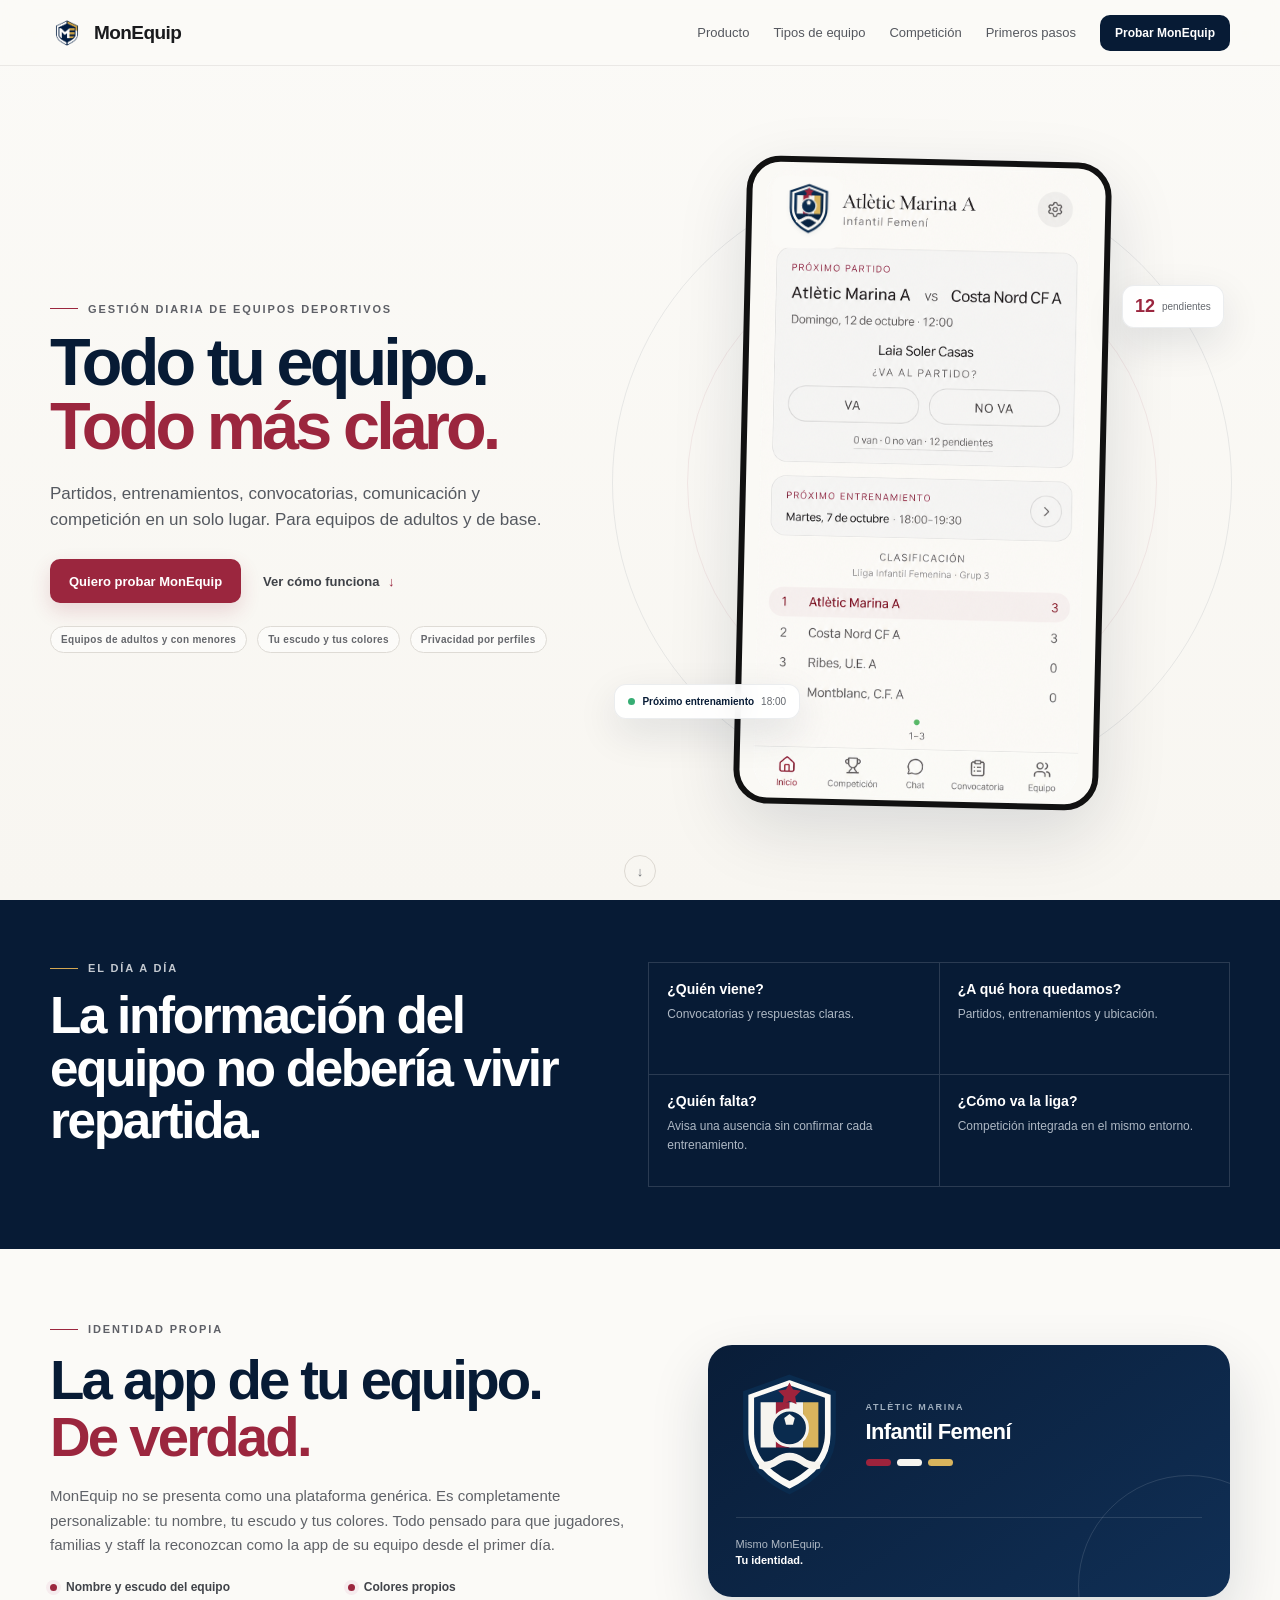
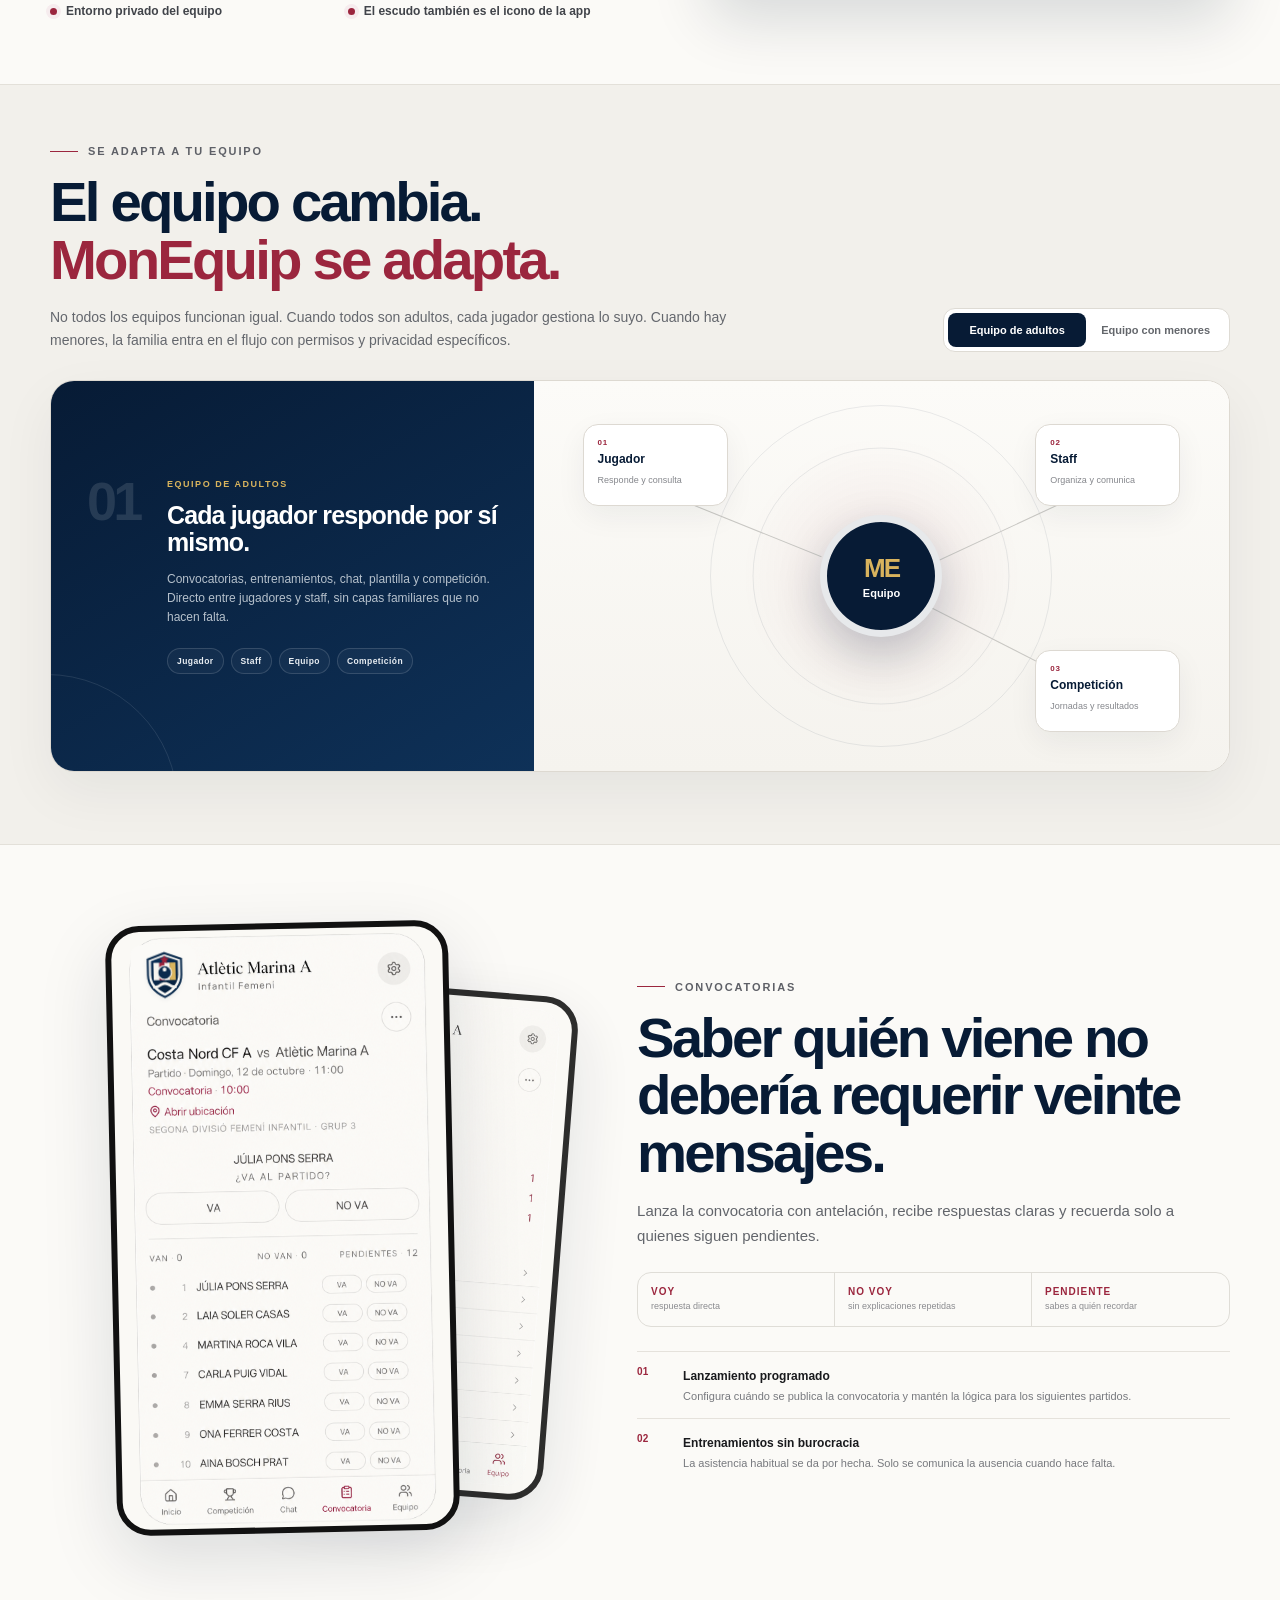
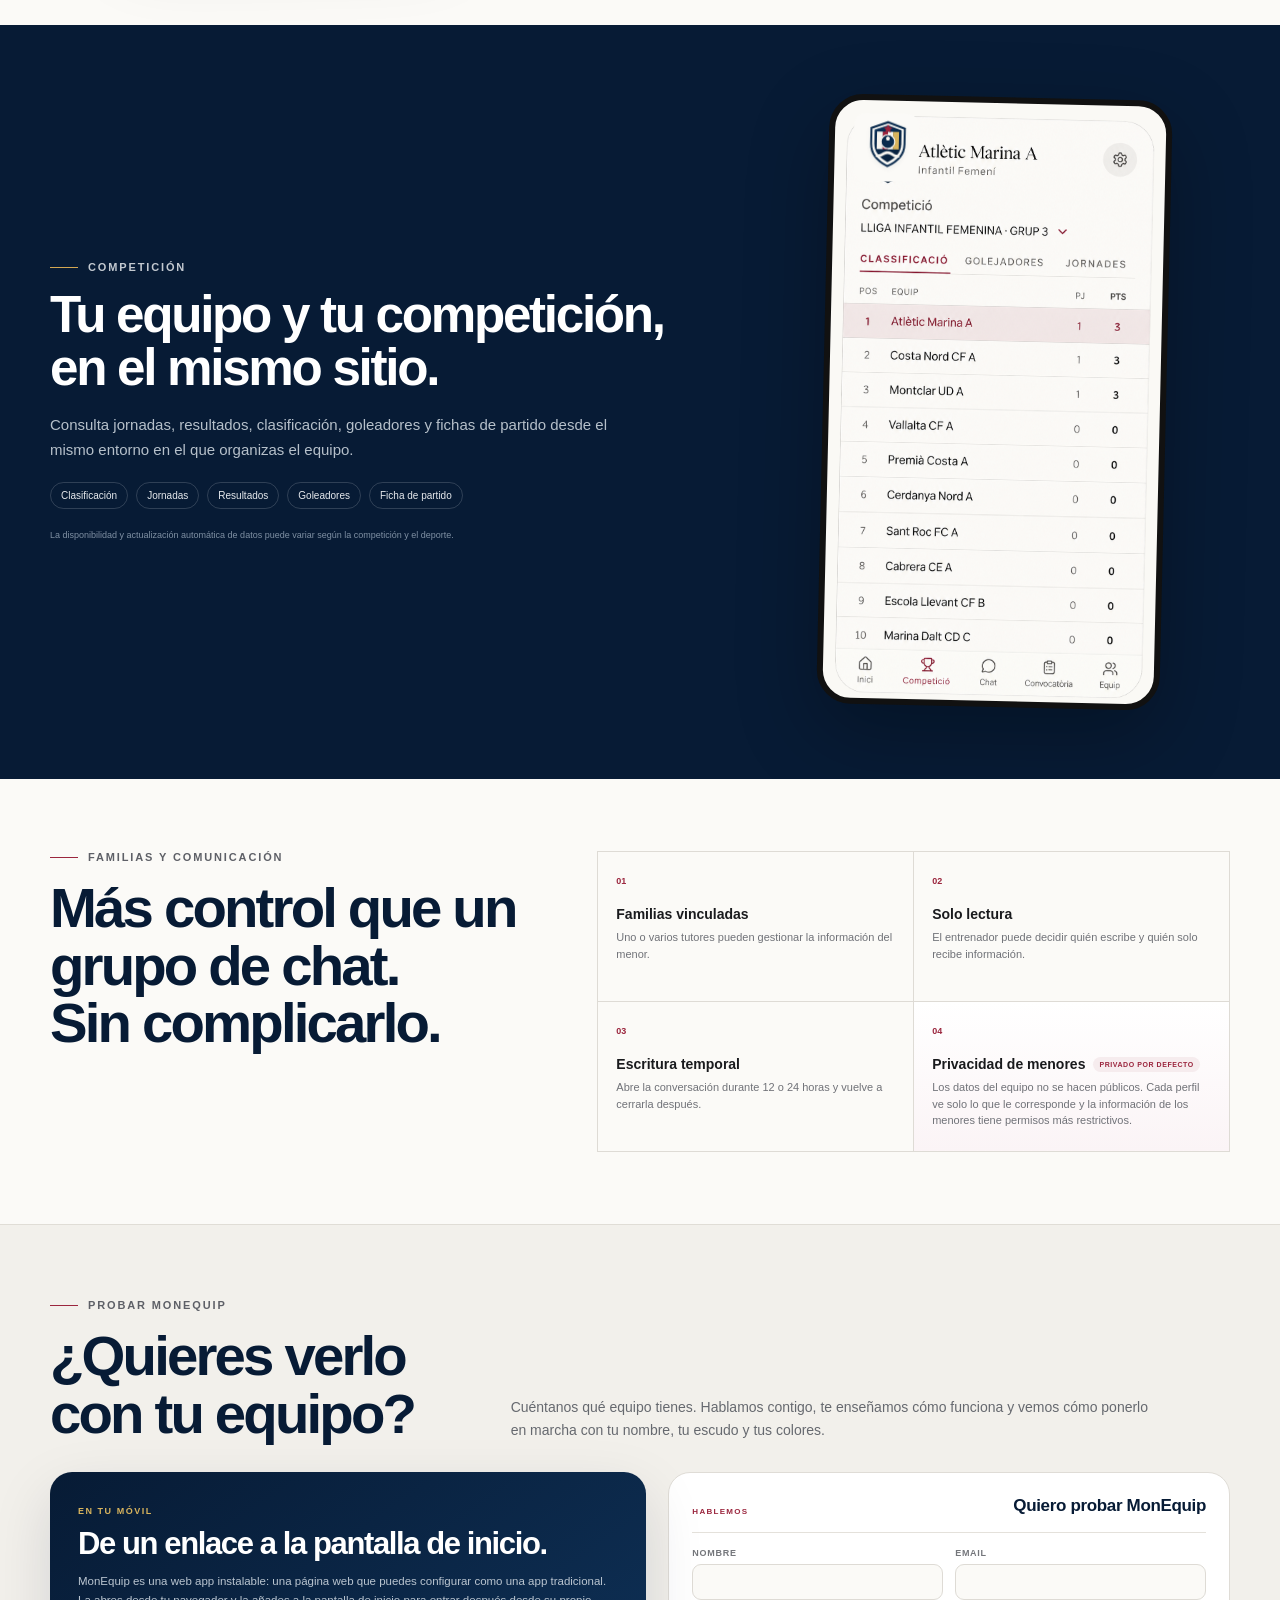
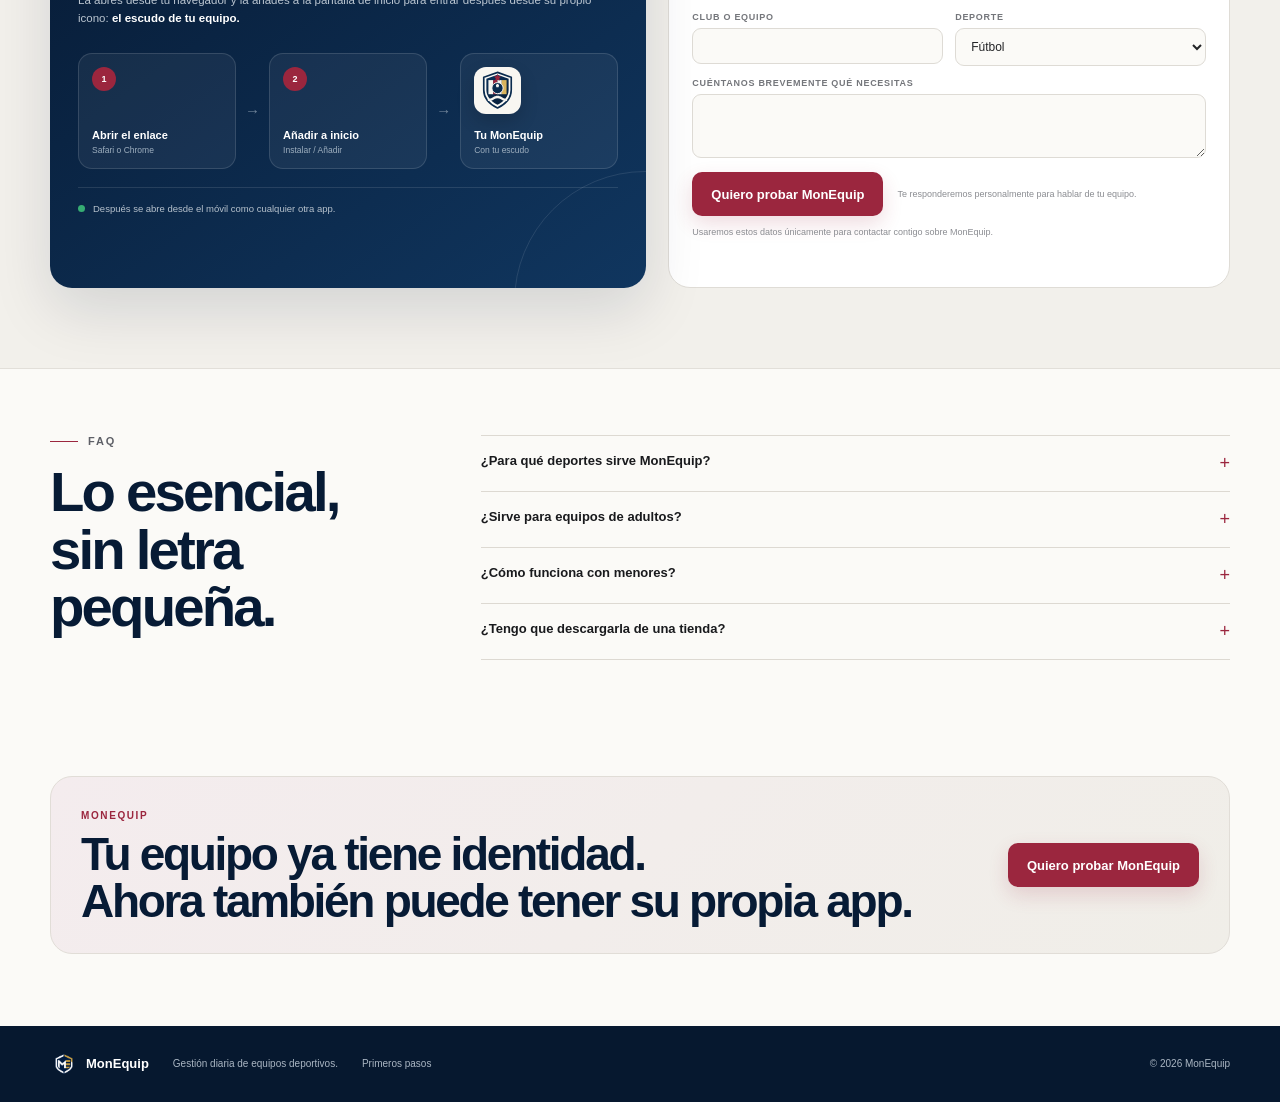
==== commit 6606d923: "Link Primeros pasos from homepage" ====
--- a/index.html
+++ b/index.html
@@ -19,6 +19,7 @@
       <a href="#producto">Producto</a>
       <a href="#equipos">Tipos de equipo</a>
       <a href="#competicion">Competición</a>
+      <a href="/primeros-pasos/">Primeros pasos</a>
     </nav>
     <a class="button button-small button-dark" href="#contacto">Probar MonEquip</a>
     <button class="menu-button" aria-expanded="false" aria-label="Abrir menú"><span></span><span></span></button>
@@ -28,6 +29,7 @@
     <a href="#producto">Producto</a>
     <a href="#equipos">Tipos de equipo</a>
     <a href="#competicion">Competición</a>
+    <a href="/primeros-pasos/">Primeros pasos</a>
     <a href="#contacto">Cómo instalarlo</a>
     <a href="#contacto">Probar MonEquip</a>
   </nav>
@@ -284,6 +286,7 @@
     <div class="section-wrap footer-inner">
       <div class="footer-brand"><img src="assets/monequip-mark.png" alt=""><b>MonEquip</b></div>
       <span>Gestión diaria de equipos deportivos.</span>
+      <a href="/primeros-pasos/">Primeros pasos</a>
       <span>© 2026 MonEquip</span>
     </div>
   </footer>
